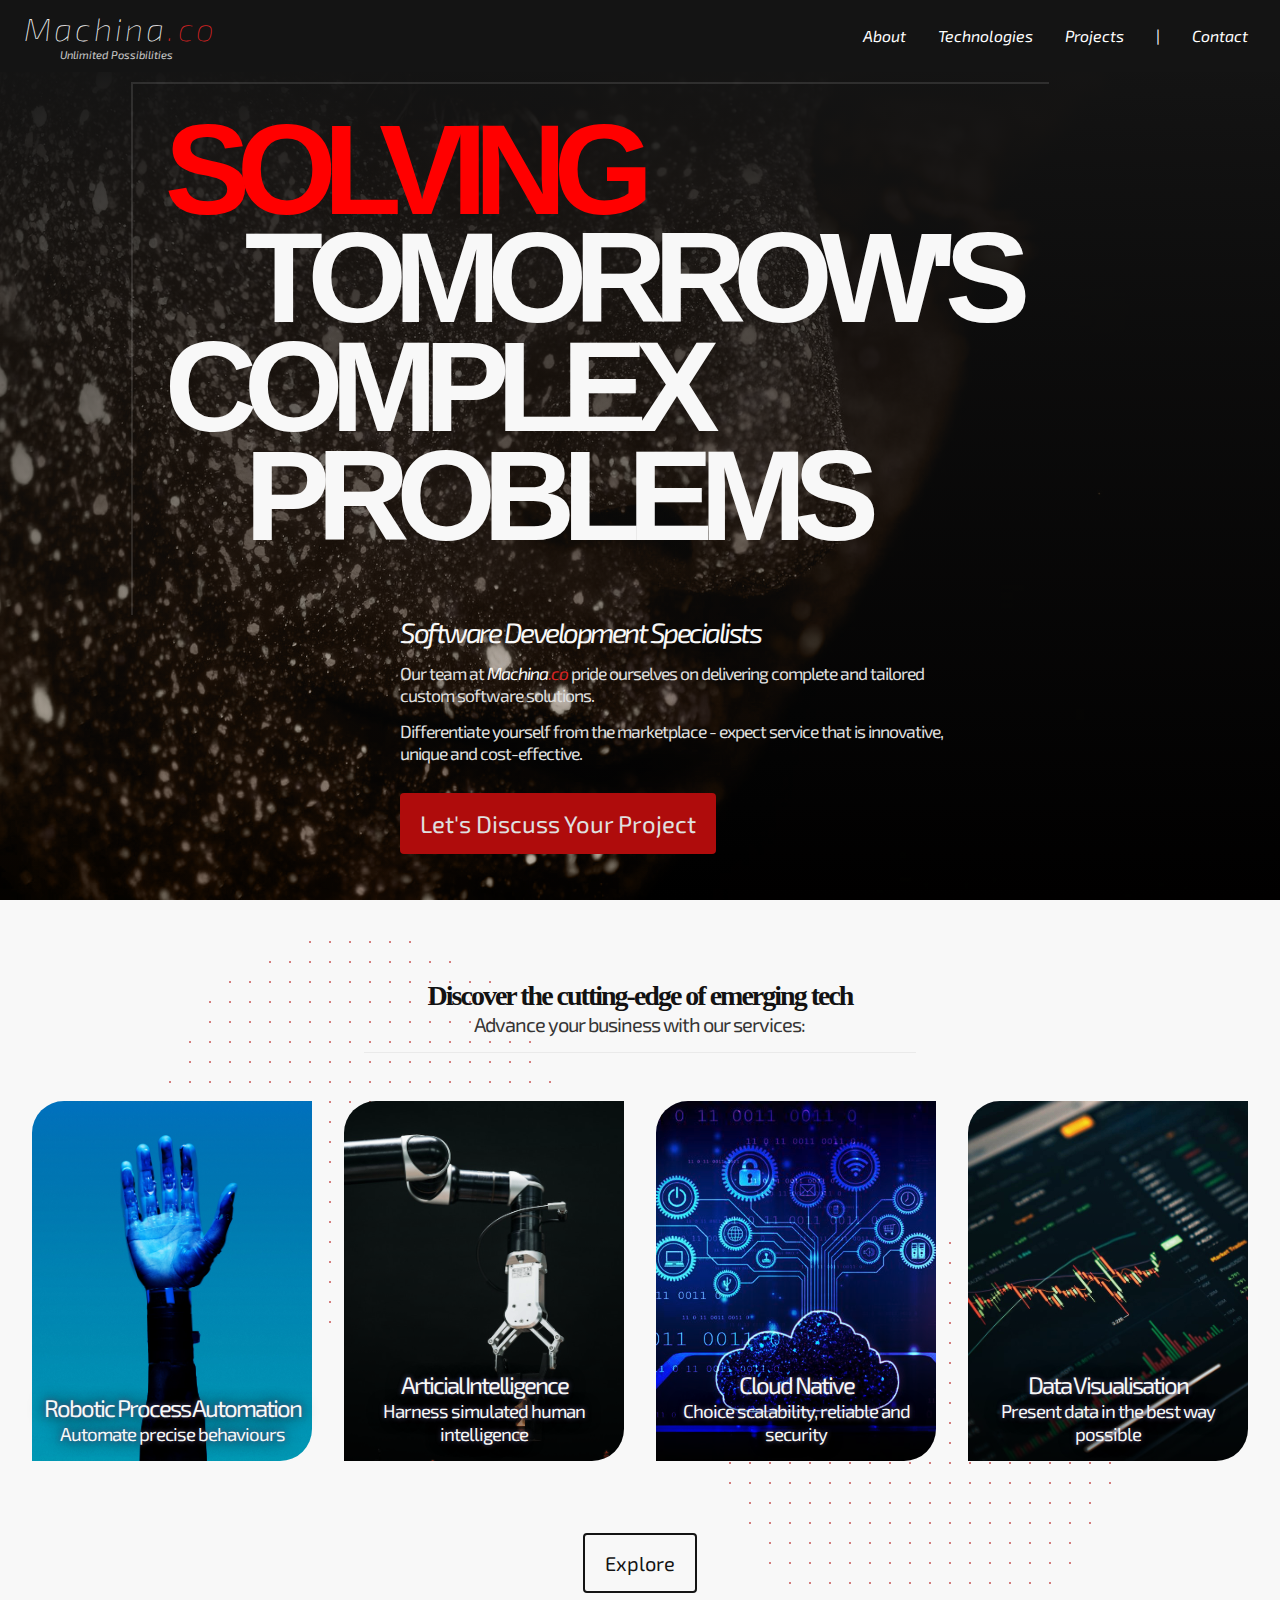
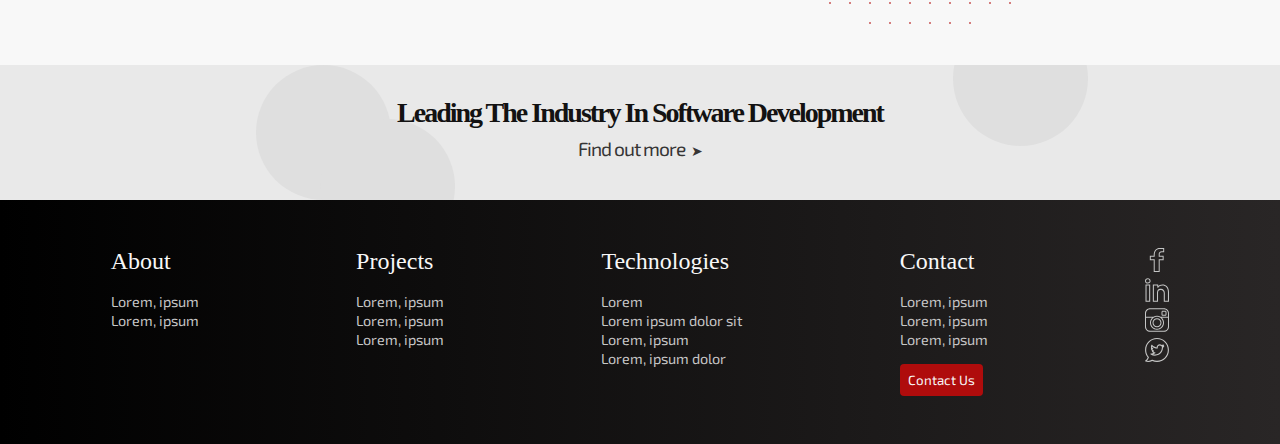
==== index.html @ d883a8ea "Add files" ====
<!DOCTYPE html>
<html lang="en">

<head>
    <meta charset="UTF-8">
    <meta http-equiv="X-UA-Compatible" content="IE=edge">
    <meta name="viewport" content="width=device-width, initial-scale=1.0">
    <link href="styles/main.css" rel="stylesheet" type="text/css" />
    <link href="styles/landing.css" rel="stylesheet" type="text/css" />

    <link rel="preconnect" href="https://fonts.googleapis.com">
    <link rel="preconnect" href="https://fonts.gstatic.com" crossorigin>
    <link href="https://fonts.googleapis.com/css2?family=Anton&family=Exo+2&display=swap" rel="stylesheet">
    <title>Machina.co | Software Development Specialists</title>

    <script defer src="scripts.js"></script>
</head>

<body>
    <section class="hero-container landing">
        <header class="hero__navbar-container">
            <div class="hero__title-container">

                <h1><a href="index.html">Machina</a></h1>
                <h2><a href="index.html">Unlimited Possibilities</a></h2>
            </div>



            <nav class="hero__nav-wrapper">
                <button class="hero__hamburger"></button>

                <ul class="hero__nav-container">
                    <li><a href="pages/about.html">About</a></li>
                    <li><a href="pages/tech.html">Technologies</a></li>
                    <li><a href="pages/projects.html">Projects</a></li>
                    <li>
                        <p>|</p>
                    </li>
                    <li><a href="pages/contact.html">Contact</a></li>
                </ul>
            </nav>
        </header>

        <div class="hero__landing-image-wrapper">
            <div class="hero__landing-image-container">
                <div class="hero__landing-main-tag">
                    <h3>Solving</h3>
                    <h3>Tomorrow's</h3>
                    <h3>Complex</h3>
                    <h3>Problems</h3>
                </div>

                <div class="hero__landing-side-tag">
                    <h3>Software Development Specialists</h3>
                    <h4>Our team at <span class="machina">Machina</span> pride ourselves on delivering complete and
                        tailored custom software solutions.</h4>
                    <h4>Differentiate yourself from the marketplace - expect service that is innovative, unique and
                        cost-effective.
                    </h4>
                    <button class="hero__landing-side-tag-button"><a href="pages/contact">Let's Discuss Your
                            Project</a></button>
                </div>
            </div>
        </div>
    </section>

    <main>
        <section class="main__landing-services-wrapper">
            <header>
                <h1>Discover the cutting-edge of emerging tech</h1>
                <h2>Advance your business with our services:</h2>
            </header>

            <div class="dots main left"></div>
            <div class="dots main right"></div>

            <div class="main__landing-services-container">
                <div class="main__landing-services-card one">
                    <h2>Robotic Process Automation</h2>
                    <h3>Automate precise behaviours</h3>
                </div>

                <div class="main__landing-services-card two">
                    <h2>Articial Intelligence</h2>
                    <h3>Harness simulated human intelligence</h3>
                </div>

                <div class="main__landing-services-card three">
                    <h2>Cloud Native</h2>
                    <h3>Choice scalability, reliable and security</h3>
                </div>

                <div class="main__landing-services-card four">
                    <h2>Data Visualisation</h2>
                    <h3>Present data in the best way possible</h3>
                </div>
            </div>

            <button class="main__landing-services-btn"><a href="pages/projects.html">Explore</a></button>
        </section>

        <section class="landing__about-wrapper">
            <h1>Leading The Industry In Software Development</h1>
            <h2><a href="pages/about.html">Find out more</a></h2>
            <div class="circle main one"></div>
            <div class="circle main two"></div>
            <div class="circle main three"></div>
        </section>
    </main>

    <footer>
        <div class="footer__links-container">
            <ul>
                <li>
                    <h2>About</h2>
                </li>
                <li><a href="pages/about.html">Lorem, ipsum</a></li>
                <li><a href="pages/about.html">Lorem, ipsum</a></li>
            </ul>

            <ul>
                <li>
                    <h2>Projects</h2>
                </li>
                <li><a href="pages/projects.html">Lorem, ipsum</a></li>
                <li><a href="pages/projects.html">Lorem, ipsum</a></li>
                <li><a href="pages/projects.html">Lorem, ipsum</a></li>
            </ul>

            <ul>
                <li>
                    <h2>Technologies</h2>
                </li>
                <li><a href="pages/tech.html">Lorem</a></li>
                <li><a href="pages/tech.html">Lorem ipsum dolor sit</a></li>
                <li><a href="pages/tech.html">Lorem, ipsum</a></li>
                <li><a href="pages/tech.html">Lorem, ipsum dolor</a></li>
            </ul>

            <ul>
                <li>
                    <h2>Contact</h2>
                </li>
                <li><a href="pages/contact.html">Lorem, ipsum</a></li>
                <li><a href="pages/contact.html">Lorem, ipsum</a></li>
                <li><a href="pages/contact.html">Lorem, ipsum</a></li>
                <button><a href="pages/contact.html">Contact Us</a></button>
            </ul>

            <ul class="footer__socials-container">
                <li><a href=""><img src="./svgs/facebook.svg" alt="Facebook Logo" /></a></li>
                <li><a href=""><img src="./svgs/linkedin.svg" alt="Linkedin Logo" /></a></li>
                <li><a href=""><img src="./svgs/insta.svg" alt="Instagram Logo" /></a></li>
                <li><a href=""><img src="./svgs/twitter.svg" alt="Twitter Logo" /></a></li>
            </ul>
        </div>

    </footer>
</body>

</html>
---- styles/main.css ----
@charset "UTF-8";
/* SCSS Imports */ /* Fonts */
/* Colors */
/* Mixins */
/* Global CSS styles */
:root {
  font-size: 1rem;
}

*,
*::before,
*::after {
  box-sizing: border-box;
  margin: 0;
  padding: 0;
  text-decoration: none;
  scroll-behavior: smooth;
  list-style: none;
  font-family: "Exo 2", sans-serif;
}

.text-center {
  text-align: center !important;
}

.hidden {
  display: none !important;
}

/* Single line truncate */
.truncate {
  width: 250px;
  white-space: nowrap;
  overflow: hidden;
  text-overflow: ellipsis;
}

/* Multi line truncate */
.multi-truncate {
  line-height: 2rem;
  max-height: 4rem;
  -webkit-box-orient: vertical;
  display: block;
  display: -webkit-box;
  overflow: hidden !important;
  text-overflow: ellipsis;
  -webkit-line-clamp: 2;
}

/* ---- Styles ---- */
body {
  background-color: rgb(248, 248, 248);
}

.dots {
  background-size: 20px 20px;
  background-image: radial-gradient(circle, #000000 2px, rgba(0, 0, 0, 0) 1px);
}

.circle {
  height: 135px;
  width: 135px;
  background-color: rgb(223, 223, 223);
  border-radius: 50%;
  display: inline-block;
}

.hero-container .hero__navbar-container {
  position: fixed;
  top: 0;
  display: flex;
  align-items: center;
  justify-content: space-between;
  width: 100%;
  font-size: 1rem;
  background-color: rgb(20, 20, 20);
  z-index: 100;
  transition: all 0.35s;
  padding: 0.55em 1em;
}
.hero-container .hero__navbar-container .hero__title-container {
  position: relative;
  display: flex;
  flex-direction: column;
  align-items: center;
}
.hero-container .hero__navbar-container .hero__title-container h1 {
  margin-bottom: 0.5em;
  font-weight: 100;
  letter-spacing: 0.1em;
  font-style: italic;
  padding-left: 0.5rem;
}
.hero-container .hero__navbar-container .hero__title-container a {
  color: rgb(248, 248, 248);
}
.hero-container .hero__navbar-container .hero__title-container h1 > a::after {
  content: ".co";
  color: #D72323;
}
.hero-container .hero__navbar-container .hero__title-container h2 {
  font-size: 0.7em;
  color: rgb(248, 248, 248);
  opacity: 0.8;
  font-style: italic;
  position: absolute;
  bottom: 0.15em;
  font-weight: normal;
}
.hero-container .hero__navbar-container .hero__nav-wrapper {
  display: flex;
  align-items: center;
}
.hero-container .hero__navbar-container .hero__nav-wrapper .hero__hamburger {
  position: absolute;
  right: 5rem;
  background-color: transparent;
  z-index: 100;
  cursor: pointer;
  border: none;
  font-size: 2rem;
  display: none;
  padding: 0.5rem 1rem;
  color: rgb(248, 248, 248);
  right: 1rem;
  top: 0rem;
  transition: all 0.25s;
}
.hero-container .hero__navbar-container .hero__nav-wrapper .hero__hamburger.open {
  opacity: 0;
  right: -10rem;
}
.hero-container .hero__navbar-container .hero__nav-wrapper .hero__hamburger::before {
  content: "≡";
}
.hero-container .hero__navbar-container .hero__nav-wrapper .hero__nav-container {
  display: flex;
}
.hero-container .hero__navbar-container .hero__nav-wrapper .hero__nav-container a,
.hero-container .hero__navbar-container .hero__nav-wrapper .hero__nav-container p {
  padding: 1rem;
  display: block;
  color: white;
  transition: all 0.15s;
  font-style: italic;
}
.hero-container .hero__navbar-container .hero__nav-wrapper .hero__nav-container p {
  cursor: default;
  font-style: normal;
}
.hero-container .hero__navbar-container .hero__nav-wrapper .hero__nav-container a:hover {
  color: rgba(204, 204, 204, 0.877);
}
.hero-container .hero__navbar-container.open {
  background-color: rgb(248, 248, 248);
  box-shadow: 0px 0px 0.5rem rgba(0, 0, 0, 0.39);
}
.hero-container .hero__navbar-container.open .hero__title-container * {
  color: rgb(20, 20, 20);
}
.hero-container .hero__navbar-container.open .hero__nav-wrapper .hero__nav-container * {
  color: rgb(20, 20, 20);
}
.hero-container .hero__navbar-container.open .hero__nav-wrapper .hero__nav-container a:hover {
  color: rgba(158, 158, 158, 0.877);
}
.hero-container .hero__navbar-container.open .hero__hamburger {
  color: rgb(20, 20, 20);
}

footer {
  background: linear-gradient(90deg, rgb(0, 0, 0) 0%, rgb(41, 38, 38) 100%);
  position: relative;
  z-index: 51;
  padding: 2rem 2rem;
}
footer * {
  color: rgb(248, 248, 248);
  font-weight: normal;
}
footer .footer__links-container {
  display: flex;
  list-style: none;
  flex-direction: row;
  flex-wrap: wrap;
  justify-content: space-around;
}
footer .footer__links-container ul {
  margin: 1rem 2rem;
}
footer .footer__links-container h2 {
  font-family: Cambria, Cochin, Georgia, Times, "Times New Roman", serif;
  margin-bottom: 1rem;
}
footer .footer__links-container li > a {
  color: rgb(199, 199, 199);
  font-size: 0.9rem;
  transition: all 0.15s;
}
footer .footer__links-container li > a:hover {
  color: rgb(117, 117, 117);
}
footer .footer__links-container button {
  padding: 1rem 1.25rem;
  border: none;
  cursor: pointer;
  border-radius: 0.25rem;
  background-color: rgb(175, 12, 12);
  padding: 0.5rem 0.5rem;
  margin-top: 1rem;
}
footer .footer__links-container button:hover {
  background-color: darkred;
}
footer .footer__links-container .footer__socials-container {
  margin-top: 1rem;
  line-height: 1.5;
  width: 1.5rem;
  transition: all 0.15s;
  filter: invert(70%) sepia(90%) saturate(1%) hue-rotate(93deg) brightness(96%) contrast(90%);
}
footer .footer__links-container .footer__socials-container a:hover {
  filter: invert(100%) sepia(0%) saturate(7500%) hue-rotate(293deg) brightness(109%) contrast(101%);
}

@media screen and (max-width: 1024px) {
  .hero-container > .hero__navbar-container > .hero__nav-wrapper > .hero__hamburger {
    display: block;
  }
  .hero-container > .hero__navbar-container > .hero__nav-wrapper > .hero__nav-container {
    flex-direction: column;
    position: fixed;
    background-color: #D72323;
    top: 0;
    height: 100%;
    row-gap: 2rem;
    padding: 1.5rem 0;
    right: -10rem;
    transition: all 0.25s;
    display: flex;
  }
  .hero-container > .hero__navbar-container > .hero__nav-wrapper > .hero__nav-container a {
    color: rgb(224, 224, 224);
  }
  .hero-container > .hero__navbar-container > .hero__nav-wrapper > .hero__nav-container a:hover {
    color: rgb(248, 248, 248);
  }
  .hero-container > .hero__navbar-container > .hero__nav-wrapper > .hero__nav-container li:nth-child(4) {
    display: none;
  }
  .hero-container > .hero__navbar-container > .hero__nav-wrapper > .hero__nav-container.open {
    right: 0;
  }
  body > .hero-container > .hero__navbar-container.open > .hero__nav-wrapper > .hero__nav-container * {
    color: rgb(248, 248, 248);
  }
}/*# sourceMappingURL=main.css.map */
---- styles/landing.css ----
@charset "UTF-8";
/* SCSS Imports */ /* Fonts */
/* Colors */
/* Mixins */
/* Hero-Landing */
.hero-container.landing {
  height: 100vh;
}

@media screen and (max-width: 600px) {
  .hero-container.landing {
    height: 80vh;
  }
}
.hero-container .hero__landing-image-wrapper {
  width: 100%;
  height: 100%;
  display: flex;
  background-image: url("../images/face.jpg");
  background-color: rgba(114, 99, 84, 0.973);
  background-blend-mode: luminosity;
  background-size: cover;
  background-repeat: no-repeat;
  padding-top: 3.6rem;
}
.hero-container .hero__landing-image-wrapper .hero__landing-image-container {
  margin: auto;
  display: flex;
  flex-direction: row;
  align-items: flex-start;
  position: relative;
  background-image: linear-gradient(rgb(20, 20, 20), 45%, rgba(0, 0, 0, 0.123));
  height: 100%;
  width: 100%;
}
@media screen and (max-width: 1450px) {
  .hero-container .hero__landing-image-wrapper .hero__landing-image-container {
    flex-direction: column;
    align-items: center;
  }
}
.hero-container .hero__landing-image-wrapper * {
  color: rgb(248, 248, 248);
  font-family: arial, sans-serif;
}
.hero-container .hero__landing-image-wrapper .hero__landing-main-tag {
  flex: 1;
  text-transform: uppercase;
  margin: 1.5rem 15.5rem 2rem 7.25rem;
  padding: 3rem 3rem;
  border-left: 2px solid rgba(255, 255, 255, 0.116);
  border-top: 2px solid rgba(255, 255, 255, 0.116);
}
.hero-container .hero__landing-image-wrapper .hero__landing-main-tag h3 {
  font-size: 8.5vw;
  color: rgb(248, 248, 248);
  letter-spacing: -13px;
  line-height: 0.85;
  cursor: default;
}
.hero-container .hero__landing-image-wrapper .hero__landing-main-tag h3:first-child {
  color: red;
}
.hero-container .hero__landing-image-wrapper .hero__landing-main-tag h3:nth-child(even) {
  padding-left: 5rem;
}
@media screen and (max-width: 1450px) {
  .hero-container .hero__landing-image-wrapper .hero__landing-main-tag {
    padding: 2rem 2rem;
    margin: 1.5rem 10.5rem 2rem 4.25rem;
  }
  .hero-container .hero__landing-image-wrapper .hero__landing-main-tag h3 {
    font-size: 8rem;
  }
}
@media screen and (max-width: 1000px) {
  .hero-container .hero__landing-image-wrapper .hero__landing-main-tag {
    margin: 0;
    border-left: none;
  }
  .hero-container .hero__landing-image-wrapper .hero__landing-main-tag h3 {
    font-size: 11vw;
    letter-spacing: -2px;
  }
}
@media screen and (max-width: 600px) {
  .hero-container .hero__landing-image-wrapper .hero__landing-main-tag h3 {
    font-size: 10vw;
    letter-spacing: -2px;
  }
}
.hero-container .hero__landing-image-wrapper .hero__landing-side-tag {
  position: absolute;
  display: flex;
  flex-direction: column;
  border-right: 2px solid rgba(255, 255, 255, 0.116);
  right: 7.25rem;
  bottom: 5.5rem;
  padding: 1rem 2rem;
  width: 35rem;
  font-size: 1.5rem;
}
.hero-container .hero__landing-image-wrapper .hero__landing-side-tag * {
  margin-bottom: 0.85rem;
  font-family: "Exo 2", sans-serif;
  font-weight: normal;
}
.hero-container .hero__landing-image-wrapper .hero__landing-side-tag h3 {
  color: rgb(248, 248, 248);
  font-style: italic;
  letter-spacing: -2.5px;
  font-size: 1.75rem;
}
.hero-container .hero__landing-image-wrapper .hero__landing-side-tag h4 {
  letter-spacing: -1px;
  font-size: 1.1rem;
  color: rgb(224, 224, 224);
}
.hero-container .hero__landing-image-wrapper .hero__landing-side-tag .machina {
  font-style: italic;
  text-shadow: 0px 0px 10px rgba(255, 0, 0, 0.041);
}
.hero-container .hero__landing-image-wrapper .hero__landing-side-tag .machina::after {
  content: ".co";
  color: #D72323;
}
.hero-container .hero__landing-image-wrapper .hero__landing-side-tag .hero__landing-side-tag-button {
  padding: 1rem 1.25rem;
  border: none;
  cursor: pointer;
  border-radius: 0.25rem;
  background-color: rgb(175, 12, 12);
  align-self: flex-start;
  margin-top: 1rem;
  font-size: 1em;
  transition: all 0.15s;
}
.hero-container .hero__landing-image-wrapper .hero__landing-side-tag .hero__landing-side-tag-button a {
  color: rgb(224, 224, 224);
}
.hero-container .hero__landing-image-wrapper .hero__landing-side-tag .hero__landing-side-tag-button:hover {
  background-color: darkred;
}
@media screen and (max-width: 1450px) {
  .hero-container .hero__landing-image-wrapper .hero__landing-side-tag {
    position: relative;
    right: 0;
    bottom: 2rem;
    left: 2.5rem;
    border: none;
  }
}
@media screen and (max-width: 1450px) {
  .hero-container .hero__landing-image-wrapper .hero__landing-side-tag {
    position: relative;
    right: 0;
    bottom: 2rem;
    left: 2.5rem;
    padding: 0;
    border: none;
  }
}
@media screen and (max-width: 1000px) {
  .hero-container .hero__landing-image-wrapper .hero__landing-side-tag {
    bottom: 2rem;
    left: 0;
    width: fit-content;
    padding: 1rem;
  }
}

/* Main-Landing */
.main__landing-services-wrapper {
  position: relative;
  display: flex;
  flex-direction: column;
  align-items: center;
  width: 100%;
  z-index: 51;
  padding: 3rem 0;
  background-color: rgb(248, 248, 248);
}
.main__landing-services-wrapper header {
  position: relative;
  z-index: 50;
  display: flex;
  flex-direction: column;
  align-items: center;
  margin: 1rem 0;
  padding: 1rem 5vw;
  border-bottom: 1px solid rgba(128, 128, 128, 0.11);
}
.main__landing-services-wrapper header h1 {
  letter-spacing: -2px;
  font-size: 1.75rem;
  color: rgb(19, 18, 18);
  font-family: Cambria, Cochin, Georgia, Times, "Times New Roman", serif, sans-serif;
}
.main__landing-services-wrapper header h2 {
  font-size: 1.25rem;
  font-weight: normal;
  color: rgb(54, 53, 53);
  letter-spacing: -1px;
}
.main__landing-services-wrapper .main__landing-services-container {
  position: relative;
  z-index: 50;
  display: grid;
  grid-template-columns: repeat(4, 1fr);
  justify-content: center;
  align-items: center;
  gap: 2rem;
  max-width: 95rem;
  margin: 2rem;
  perspective: 300px;
}
.main__landing-services-wrapper .main__landing-services-container .main__landing-services-card {
  border-top-left-radius: 2rem;
  border-bottom-right-radius: 2rem;
  background-size: cover;
  background-repeat: no-repeat;
  color: rgb(248, 248, 248);
  display: flex;
  flex-direction: column;
  justify-content: flex-end;
  align-items: center;
  text-align: center;
  position: relative;
  z-index: 50;
  background-color: rgb(248, 248, 248);
  padding: 0rem 0 1rem;
  height: 40vh;
  transition: all 0.2s;
}
.main__landing-services-wrapper .main__landing-services-container .main__landing-services-card h2,
.main__landing-services-wrapper .main__landing-services-container .main__landing-services-card h3 {
  text-shadow: 0px 0px 5px rgb(88, 81, 124), 0px 0px 1rem black;
  font-weight: normal;
}
.main__landing-services-wrapper .main__landing-services-container .main__landing-services-card h2 {
  letter-spacing: -2px;
}
.main__landing-services-wrapper .main__landing-services-container .main__landing-services-card h3 {
  letter-spacing: -1px;
}
.main__landing-services-wrapper .main__landing-services-container .main__landing-services-card:hover {
  transform: rotateX(0.5deg);
  box-shadow: 0px 0px 2rem rgb(216, 170, 170);
}
.main__landing-services-wrapper .main__landing-services-container .main__landing-services-card.one {
  background-image: url("../images/arm.jpg"), linear-gradient(to top, rgb(22, 21, 21), 40%, transparent);
  background-blend-mode: hard-light;
  background-color: rgb(133, 134, 190);
  background-position: top;
}
.main__landing-services-wrapper .main__landing-services-container .main__landing-services-card.two {
  background-image: url("../images/ai.jpg"), linear-gradient(to top, rgb(22, 21, 21), 40%, transparent);
  background-color: rgb(135, 148, 148);
  background-blend-mode: hard-light;
}
.main__landing-services-wrapper .main__landing-services-container .main__landing-services-card.three {
  background-image: url("../images/cloud.jpg"), linear-gradient(to top, rgb(0, 0, 0), 40%, transparent);
  background-color: rgb(206, 65, 135);
  background-blend-mode: hard-light;
  background-position: center;
}
.main__landing-services-wrapper .main__landing-services-container .main__landing-services-card.four {
  background-image: url("../images/data.jpg"), linear-gradient(to top, rgb(22, 21, 21), 40%, transparent);
  background-blend-mode: hard-light;
}
@media screen and (max-width: 1024px) {
  .main__landing-services-wrapper .main__landing-services-container {
    grid-template-columns: repeat(2, 1fr);
  }
}
@media screen and (max-width: 630px) {
  .main__landing-services-wrapper header {
    text-align: center;
  }
  .main__landing-services-wrapper .main__landing-services-container {
    grid-template-columns: repeat(1, 1fr);
  }
}
.main__landing-services-wrapper .main__landing-services-btn {
  padding: 1rem 1.25rem;
  border: none;
  cursor: pointer;
  border-radius: 0.25rem;
  background-color: rgb(248, 248, 248);
  transition: all 0.15s;
  border: 2px solid rgb(20, 20, 20);
  margin: 2.5rem 0 1.5rem;
  position: relative;
  z-index: 50;
}
.main__landing-services-wrapper .main__landing-services-btn a {
  color: rgb(20, 20, 20);
  font-size: 1.25rem;
}
.main__landing-services-wrapper .main__landing-services-btn:hover {
  background-color: darkred;
  border: 2px solid darkred;
}
.main__landing-services-wrapper .main__landing-services-btn:hover a {
  color: rgb(248, 248, 248);
}
.main__landing-services-wrapper .dots.main {
  position: absolute;
  z-index: 49;
  padding: 12.5rem;
  height: fit-content;
  border-radius: 100%;
  background-image: radial-gradient(circle, #d47e7e 1px, rgba(0, 0, 0, 0) 1px);
}
.main__landing-services-wrapper .dots.main.left {
  left: 10rem;
  top: 2rem;
}
.main__landing-services-wrapper .dots.main.right {
  right: 10rem;
  bottom: 2rem;
}

.landing__about-wrapper {
  width: 100%;
  height: 15vh;
  background-color: rgb(233, 233, 233);
  text-align: center;
  display: flex;
  flex-direction: column;
  justify-content: center;
  align-items: center;
  position: relative;
  z-index: 50;
}
.landing__about-wrapper h1 {
  letter-spacing: -2px;
  font-size: 1.75rem;
  color: rgb(19, 18, 18);
  font-family: Cambria, Cochin, Georgia, Times, "Times New Roman", serif, sans-serif;
  position: relative;
  z-index: 50;
}
.landing__about-wrapper h2 {
  font-size: 1.25rem;
  font-weight: normal;
  color: rgb(54, 53, 53);
  letter-spacing: -1px;
  margin: 0.5rem;
  font-size: 1.2rem;
  position: relative;
  z-index: 50;
}
.landing__about-wrapper h2 a {
  cursor: pointer;
  padding: 0.25rem;
  transition: all 0.15s;
  color: rgb(54, 53, 53);
}
.landing__about-wrapper h2 a:hover {
  color: rgb(20, 20, 20);
  text-shadow: 0px 0px 1rem rgb(255, 217, 217);
}
.landing__about-wrapper h2 a::after {
  font-size: 0.9rem;
  margin-left: 0.35rem;
  content: "➤";
}
.landing__about-wrapper .circle {
  position: absolute;
  z-index: -100;
}
.landing__about-wrapper .circle.main.one {
  left: 20vw;
}
.landing__about-wrapper .circle.main.two {
  left: 25vw;
  bottom: -6vh;
}
.landing__about-wrapper .circle.main.three {
  right: 15vw;
  top: -6vh;
}/*# sourceMappingURL=landing.css.map */
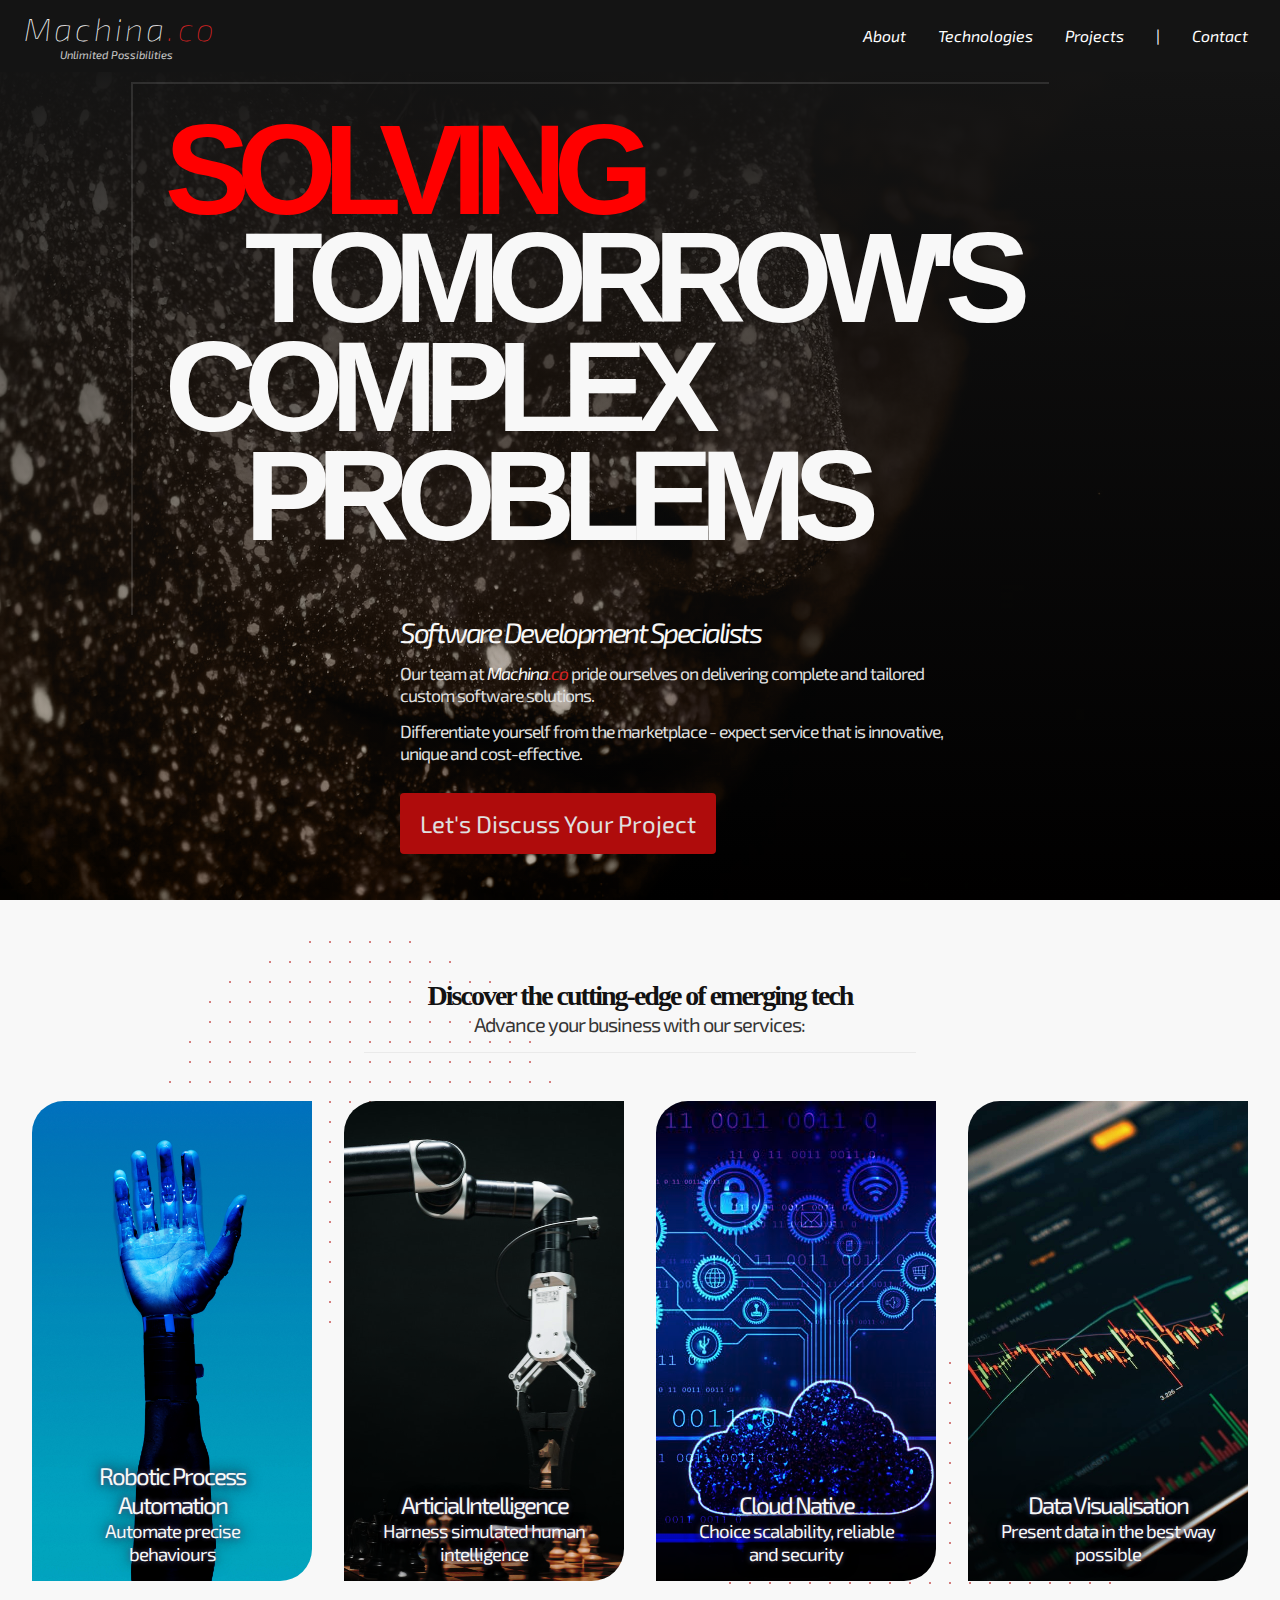
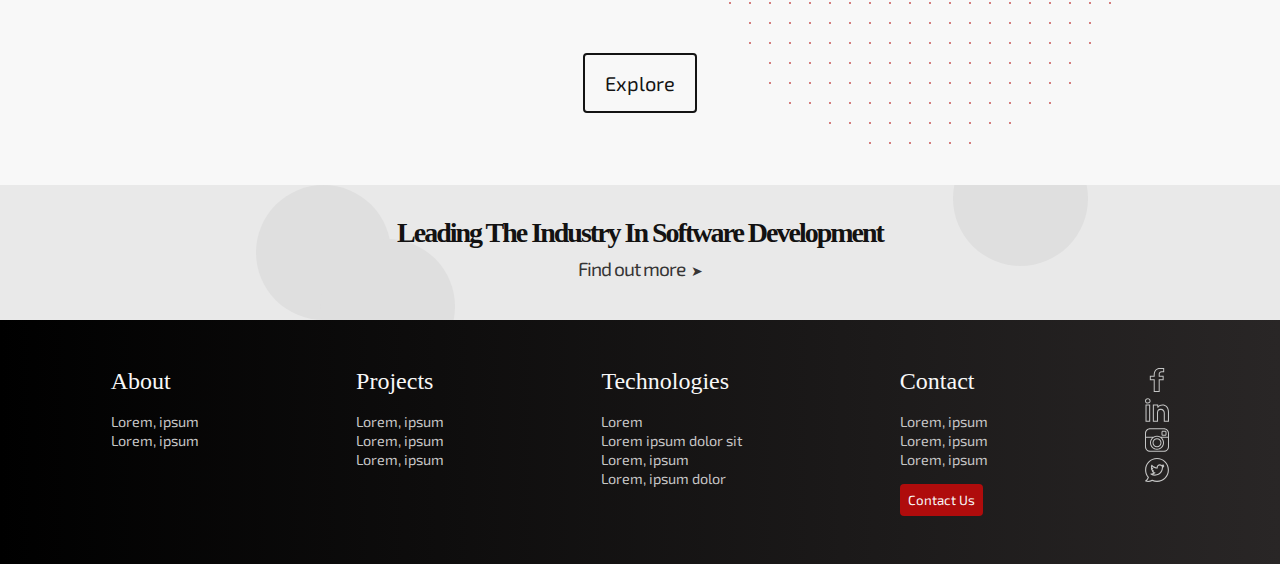
==== commit 2b621777: "Add Favicon" ====
--- a/index.html
+++ b/index.html
@@ -7,6 +7,7 @@
     <meta name="viewport" content="width=device-width, initial-scale=1.0">
     <link href="styles/main.css" rel="stylesheet" type="text/css" />
     <link href="styles/landing.css" rel="stylesheet" type="text/css" />
+    <link rel="icon" type="image/x-icon" href="./images/favicon.ico">
 
     <link rel="preconnect" href="https://fonts.googleapis.com">
     <link rel="preconnect" href="https://fonts.gstatic.com" crossorigin>
--- a/styles/landing.css
+++ b/styles/landing.css
@@ -228,8 +228,8 @@
   position: relative;
   z-index: 50;
   background-color: rgb(248, 248, 248);
-  padding: 0rem 0 1rem;
-  height: 40vh;
+  padding: 0rem 2rem 1rem;
+  height: 30rem;
   transition: all 0.2s;
 }
 .main__landing-services-wrapper .main__landing-services-container .main__landing-services-card h2,
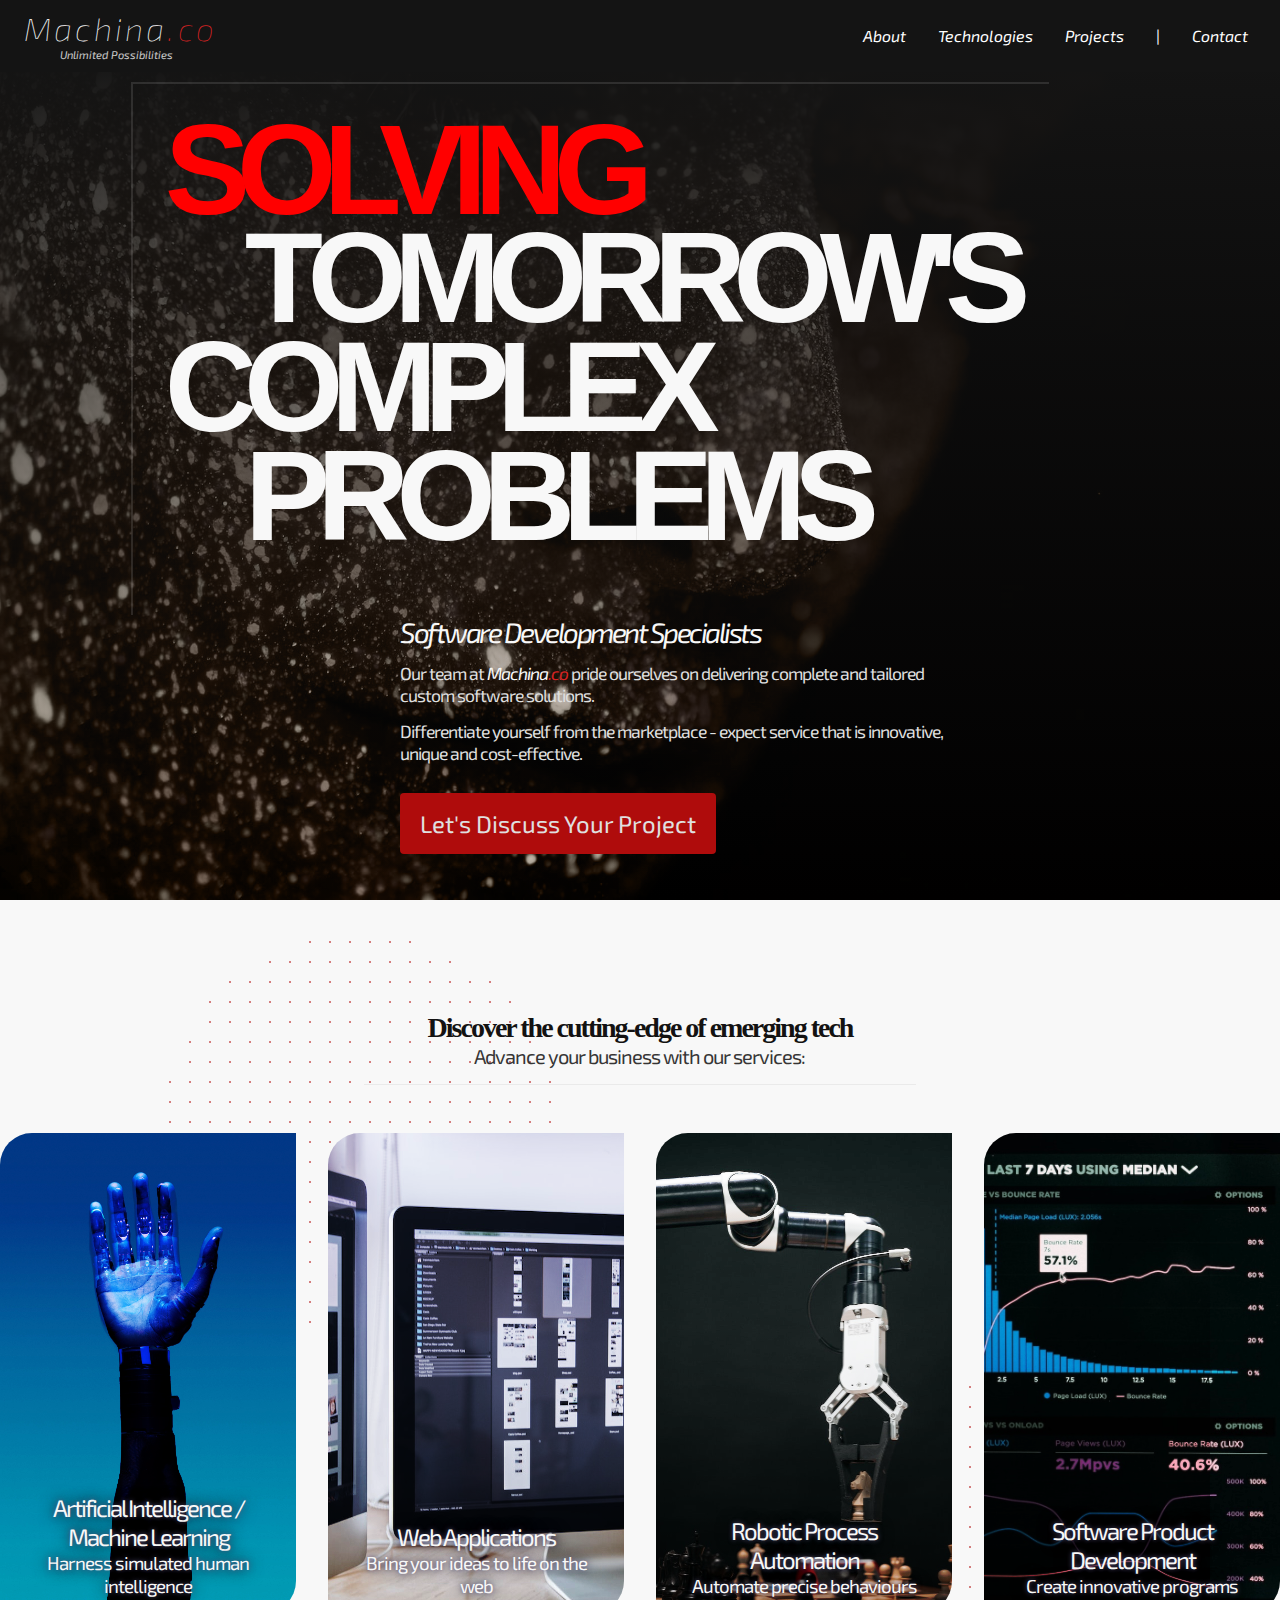
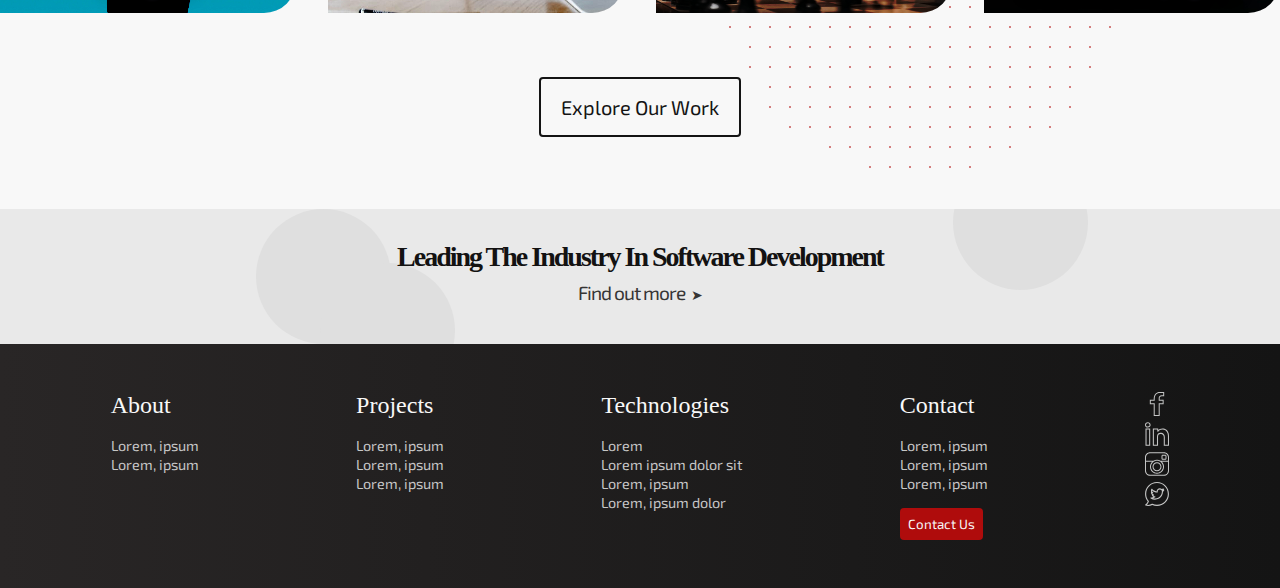
==== commit 112ee866: "Fix Spacing, Replace Placeholder Information and Add Staff Section" ====
--- a/index.html
+++ b/index.html
@@ -77,28 +77,29 @@
             <div class="dots main right"></div>
 
             <div class="main__landing-services-container">
-                <div class="main__landing-services-card one">
+                <div class="main__landing-services-card ai">
+                    <h2>Artificial Intelligence / Machine Learning</h2>
+                    <h3>Harness simulated human intelligence</h3>
+                </div>
+
+                <div class="main__landing-services-card web">
+                    <h2>Web Applications</h2>
+                    <h3>Bring your ideas to life on the web</h3>
+                </div>
+
+                <div class="main__landing-services-card rpa">
                     <h2>Robotic Process Automation</h2>
                     <h3>Automate precise behaviours</h3>
                 </div>
 
-                <div class="main__landing-services-card two">
-                    <h2>Articial Intelligence</h2>
-                    <h3>Harness simulated human intelligence</h3>
-                </div>
-
-                <div class="main__landing-services-card three">
-                    <h2>Cloud Native</h2>
-                    <h3>Choice scalability, reliable and security</h3>
-                </div>
-
-                <div class="main__landing-services-card four">
-                    <h2>Data Visualisation</h2>
-                    <h3>Present data in the best way possible</h3>
+                
+                <div class="main__landing-services-card soft">
+                    <h2>Software Product Development</h2>
+                    <h3>Create innovative programs</h3>
                 </div>
             </div>
 
-            <button class="main__landing-services-btn"><a href="pages/projects.html">Explore</a></button>
+            <button class="main__landing-services-btn"><a href="pages/projects.html">Explore Our Work</a></button>
         </section>
 
         <section class="landing__about-wrapper">
--- a/styles/main.css
+++ b/styles/main.css
@@ -47,9 +47,26 @@
   -webkit-line-clamp: 2;
 }
 
+img {
+  max-width: 100%;
+  max-height: 100%;
+}
+
 /* ---- Styles ---- */
+*::-webkit-scrollbar {
+  width: 0.9rem;
+}
+
+*::-webkit-scrollbar-thumb {
+  background-color: rgb(20, 20, 20);
+}
+
 body {
   background-color: rgb(248, 248, 248);
+}
+
+#this {
+  color: grey;
 }
 
 .dots {
@@ -169,7 +186,7 @@
 }
 
 footer {
-  background: linear-gradient(90deg, rgb(0, 0, 0) 0%, rgb(41, 38, 38) 100%);
+  background: linear-gradient(90deg, rgb(41, 38, 38) 0%, rgb(20, 20, 20) 100%);
   position: relative;
   z-index: 51;
   padding: 2rem 2rem;
--- a/styles/landing.css
+++ b/styles/landing.css
@@ -186,9 +186,9 @@
   display: flex;
   flex-direction: column;
   align-items: center;
-  margin: 1rem 0;
   padding: 1rem 5vw;
   border-bottom: 1px solid rgba(128, 128, 128, 0.11);
+  margin: 3rem 0;
 }
 .main__landing-services-wrapper header h1 {
   letter-spacing: -2px;
@@ -211,7 +211,6 @@
   align-items: center;
   gap: 2rem;
   max-width: 95rem;
-  margin: 2rem;
   perspective: 300px;
 }
 .main__landing-services-wrapper .main__landing-services-container .main__landing-services-card {
@@ -247,25 +246,26 @@
   transform: rotateX(0.5deg);
   box-shadow: 0px 0px 2rem rgb(216, 170, 170);
 }
-.main__landing-services-wrapper .main__landing-services-container .main__landing-services-card.one {
-  background-image: url("../images/arm.jpg"), linear-gradient(to top, rgb(22, 21, 21), 40%, transparent);
+.main__landing-services-wrapper .main__landing-services-container .main__landing-services-card.web {
+  background-image: url("../images/web.jpg"), linear-gradient(to top, rgb(22, 21, 21), 40%, transparent);
   background-blend-mode: hard-light;
   background-color: rgb(133, 134, 190);
-  background-position: top;
-}
-.main__landing-services-wrapper .main__landing-services-container .main__landing-services-card.two {
-  background-image: url("../images/ai.jpg"), linear-gradient(to top, rgb(22, 21, 21), 40%, transparent);
+  background-position: center;
+}
+.main__landing-services-wrapper .main__landing-services-container .main__landing-services-card.soft {
+  background-image: url("../images/data.jpg"), linear-gradient(to top, rgb(22, 21, 21), 40%, transparent);
   background-color: rgb(135, 148, 148);
   background-blend-mode: hard-light;
-}
-.main__landing-services-wrapper .main__landing-services-container .main__landing-services-card.three {
-  background-image: url("../images/cloud.jpg"), linear-gradient(to top, rgb(0, 0, 0), 40%, transparent);
+  background-position: -70px;
+}
+.main__landing-services-wrapper .main__landing-services-container .main__landing-services-card.ai {
+  background-image: url("../images/arm.jpg"), linear-gradient(to top, rgb(0, 0, 0), 40%, transparent);
   background-color: rgb(206, 65, 135);
   background-blend-mode: hard-light;
   background-position: center;
 }
-.main__landing-services-wrapper .main__landing-services-container .main__landing-services-card.four {
-  background-image: url("../images/data.jpg"), linear-gradient(to top, rgb(22, 21, 21), 40%, transparent);
+.main__landing-services-wrapper .main__landing-services-container .main__landing-services-card.rpa {
+  background-image: url("../images/ai.jpg"), linear-gradient(to top, rgb(22, 21, 21), 40%, transparent);
   background-blend-mode: hard-light;
 }
 @media screen and (max-width: 1024px) {
@@ -289,7 +289,7 @@
   background-color: rgb(248, 248, 248);
   transition: all 0.15s;
   border: 2px solid rgb(20, 20, 20);
-  margin: 2.5rem 0 1.5rem;
+  margin: 4rem 0 1.5rem;
   position: relative;
   z-index: 50;
 }
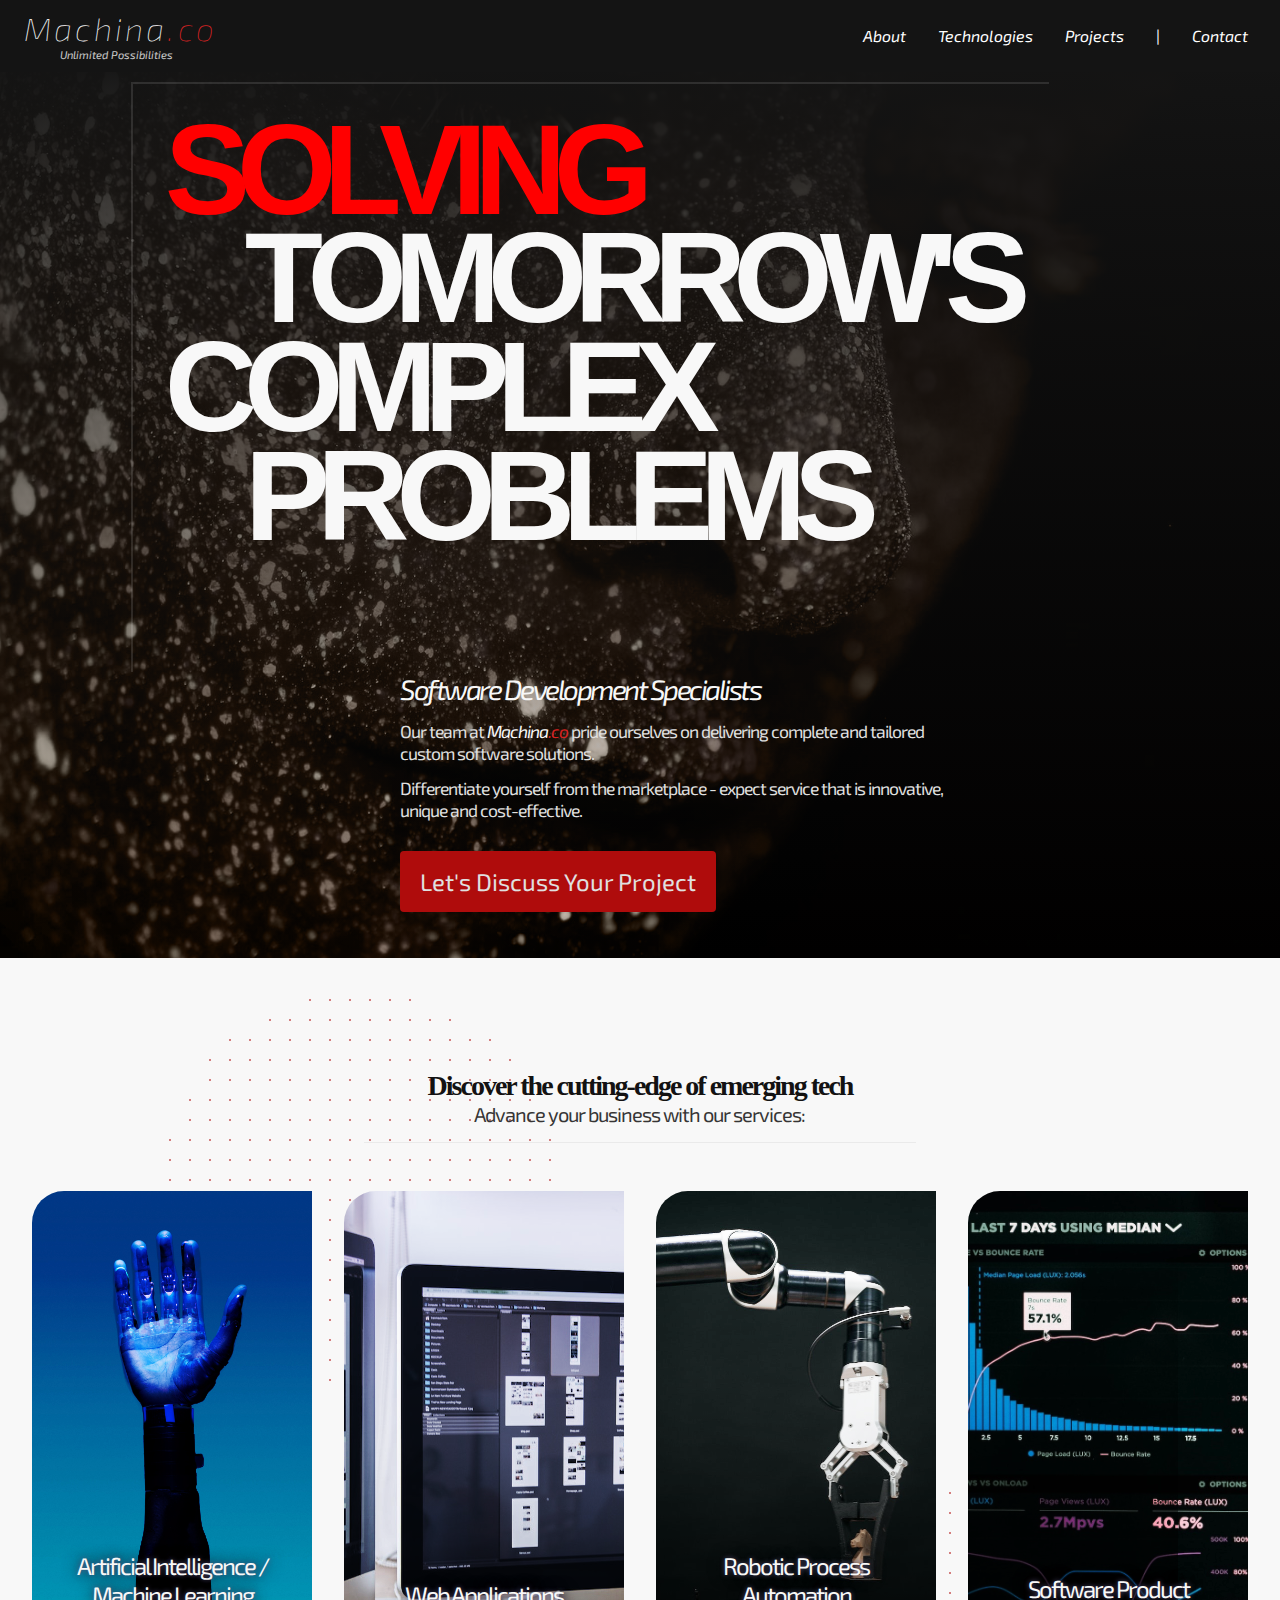
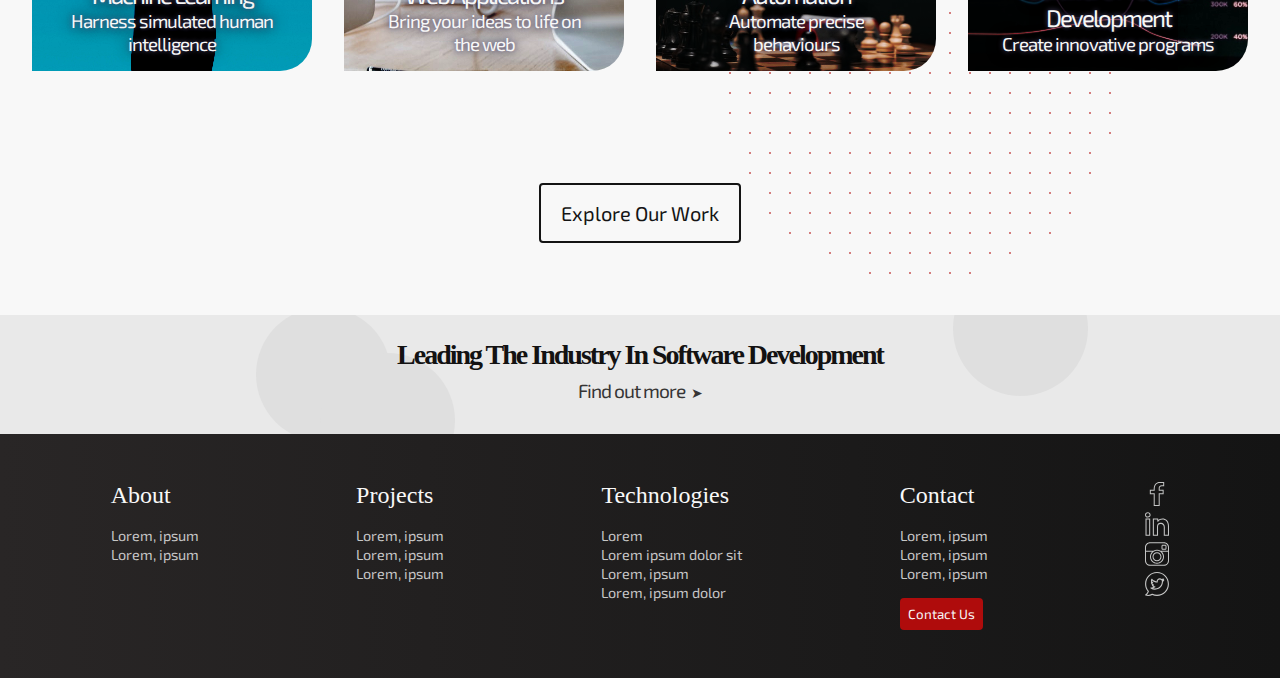
==== commit e24a3cfc: "Refactor SCSS Code And Improve Styling" ====
--- a/index.html
+++ b/index.html
@@ -5,8 +5,7 @@
     <meta charset="UTF-8">
     <meta http-equiv="X-UA-Compatible" content="IE=edge">
     <meta name="viewport" content="width=device-width, initial-scale=1.0">
-    <link href="styles/main.css" rel="stylesheet" type="text/css" />
-    <link href="styles/landing.css" rel="stylesheet" type="text/css" />
+    <link href="styles/styles.css" rel="stylesheet" type="text/css" />
     <link rel="icon" type="image/x-icon" href="./images/favicon.ico">
 
     <link rel="preconnect" href="https://fonts.googleapis.com">
@@ -18,15 +17,12 @@
 </head>
 
 <body>
-    <section class="hero-container landing">
-        <header class="hero__navbar-container">
-            <div class="hero__title-container">
-
+    <section class="hero">
+        <header class="hero__topbar">
+            <div class="hero__title">
                 <h1><a href="index.html">Machina</a></h1>
                 <h2><a href="index.html">Unlimited Possibilities</a></h2>
             </div>
-
-
 
             <nav class="hero__nav-wrapper">
                 <button class="hero__hamburger"></button>
@@ -67,14 +63,14 @@
     </section>
 
     <main>
-        <section class="main__landing-services-wrapper">
-            <header>
+        <section class="main --landing">
+            <header class="main__landing-header">
                 <h1>Discover the cutting-edge of emerging tech</h1>
                 <h2>Advance your business with our services:</h2>
             </header>
 
-            <div class="dots main left"></div>
-            <div class="dots main right"></div>
+            <div class="dots main --left"></div>
+            <div class="dots main --right"></div>
 
             <div class="main__landing-services-container">
                 <div class="main__landing-services-card ai">
@@ -92,7 +88,7 @@
                     <h3>Automate precise behaviours</h3>
                 </div>
 
-                
+
                 <div class="main__landing-services-card soft">
                     <h2>Software Product Development</h2>
                     <h3>Create innovative programs</h3>
@@ -102,16 +98,16 @@
             <button class="main__landing-services-btn"><a href="pages/projects.html">Explore Our Work</a></button>
         </section>
 
-        <section class="landing__about-wrapper">
+        <section class="main__landing-about-container">
             <h1>Leading The Industry In Software Development</h1>
             <h2><a href="pages/about.html">Find out more</a></h2>
-            <div class="circle main one"></div>
-            <div class="circle main two"></div>
-            <div class="circle main three"></div>
+            <div class="circle main --one"></div>
+            <div class="circle main --two"></div>
+            <div class="circle main --three"></div>
         </section>
     </main>
 
-    <footer>
+    <footer class="footer">
         <div class="footer__links-container">
             <ul>
                 <li>
--- a/styles/styles.css
+++ b/styles/styles.css
@@ -0,0 +1,1467 @@
+@charset "UTF-8";
+/* SCSS Imports */ /* Fonts */
+/* Colors */
+/* Mixins */
+/* Global CSS styles */
+:root {
+  font-size: 1rem;
+}
+
+*,
+*::before,
+*::after {
+  box-sizing: border-box;
+  margin: 0;
+  padding: 0;
+  text-decoration: none;
+  scroll-behavior: smooth;
+  list-style: none;
+  font-family: "Exo 2", sans-serif;
+}
+
+.text-center {
+  text-align: center !important;
+}
+
+.hidden {
+  display: none !important;
+}
+
+/* Single line truncate */
+.truncate {
+  width: 250px;
+  white-space: nowrap;
+  overflow: hidden;
+  text-overflow: ellipsis;
+}
+
+/* Multi line truncate */
+.multi-truncate {
+  line-height: 2rem;
+  max-height: 4rem;
+  -webkit-box-orient: vertical;
+  display: block;
+  display: -webkit-box;
+  overflow: hidden !important;
+  text-overflow: ellipsis;
+  -webkit-line-clamp: 2;
+}
+
+img {
+  max-width: 100%;
+  max-height: 100%;
+}
+
+/* ---- Styles ---- */
+*::-webkit-scrollbar {
+  width: 0.9rem;
+}
+
+*::-webkit-scrollbar-thumb {
+  background-color: rgb(224, 224, 224);
+}
+
+*::-webkit-scrollbar-track {
+  background-color: rgb(20, 20, 20);
+}
+
+body {
+  background-color: rgb(248, 248, 248);
+  overflow-x: hidden;
+}
+
+#this {
+  text-decoration: underline;
+}
+
+.dots {
+  background-size: 20px 20px;
+  background-image: radial-gradient(circle, #000000 2px, rgba(0, 0, 0, 0) 1px);
+}
+
+.circle {
+  height: 135px;
+  width: 135px;
+  background-color: rgb(223, 223, 223);
+  border-radius: 50%;
+  display: inline-block;
+}
+
+.hero__topbar {
+  position: fixed;
+  top: 0;
+  display: flex;
+  align-items: center;
+  justify-content: space-between;
+  width: 100%;
+  font-size: 1rem;
+  background-color: rgb(20, 20, 20);
+  z-index: 100;
+  transition: all 0.35s;
+  padding: 0.55em 1em;
+}
+.hero__title {
+  position: relative;
+  display: flex;
+  flex-direction: column;
+  align-items: center;
+}
+.hero__title h1 {
+  margin-bottom: 0.5em;
+  font-weight: 100;
+  letter-spacing: 0.1em;
+  font-style: italic;
+  padding-left: 0.5rem;
+}
+.hero__title a {
+  color: rgb(248, 248, 248);
+}
+.hero__title h1 > a::after {
+  content: ".co";
+  color: #D72323;
+}
+.hero__title h2 {
+  font-size: 0.7em;
+  color: rgb(248, 248, 248);
+  opacity: 0.8;
+  font-style: italic;
+  position: absolute;
+  bottom: 0.15em;
+  font-weight: normal;
+}
+.hero__nav-wrapper {
+  display: flex;
+  align-items: center;
+}
+.hero__hamburger {
+  position: absolute;
+  right: 5rem;
+  background-color: transparent;
+  z-index: 100;
+  cursor: pointer;
+  border: none;
+  font-size: 2rem;
+  display: none;
+  padding: 0.5rem 1rem;
+  color: rgb(248, 248, 248);
+  right: 1rem;
+  top: 0rem;
+  transition: all 0.25s;
+}
+@media screen and (max-width: 1024px) {
+  .hero__hamburger {
+    display: block;
+  }
+}
+.hero__hamburger.open {
+  opacity: 0;
+  right: -10rem;
+}
+.hero__hamburger::before {
+  content: "≡";
+}
+.hero__nav-container {
+  display: flex;
+}
+.hero__nav-container a,
+.hero__nav-container p {
+  padding: 1rem;
+  display: block;
+  color: white;
+  transition: all 0.15s;
+  font-style: italic;
+}
+.hero__nav-container p {
+  cursor: default;
+  font-style: normal;
+}
+.hero__nav-container a:hover {
+  color: rgba(204, 204, 204, 0.877);
+}
+@media screen and (max-width: 1024px) {
+  .hero__nav-container {
+    flex-direction: column;
+    position: fixed;
+    background-color: #D72323;
+    top: 0;
+    height: 100%;
+    width: 11rem;
+    row-gap: 2rem;
+    padding: 1.5rem 0 1.5rem 1rem;
+    right: -20rem;
+    transition: all 0.25s;
+    display: flex;
+  }
+  .hero__nav-container a {
+    color: rgb(224, 224, 224);
+  }
+  .hero__nav-container a:hover {
+    color: rgb(248, 248, 248);
+  }
+  .hero__nav-container li:nth-child(4) {
+    display: none;
+  }
+}
+.hero__topbar.open {
+  background-color: rgb(248, 248, 248);
+  box-shadow: 0px 0px 0.5rem rgba(0, 0, 0, 0.39);
+}
+.hero__topbar.open * {
+  color: rgb(20, 20, 20);
+}
+.hero__title-container * {
+  color: rgb(20, 20, 20);
+}
+.hero__nav-container.open a:hover {
+  color: rgba(223, 223, 223, 0.877);
+}
+@media screen and (max-width: 1024px) {
+  .hero__nav-container.open {
+    right: 0;
+  }
+  .hero__nav-container.open * {
+    color: rgb(248, 248, 248);
+  }
+}
+
+.footer {
+  background: linear-gradient(90deg, rgb(41, 38, 38) 0%, rgb(20, 20, 20) 100%);
+  position: relative;
+  z-index: 51;
+  padding: 2rem 2rem;
+}
+.footer * {
+  color: rgb(248, 248, 248);
+  font-weight: normal;
+}
+.footer__links-container {
+  display: flex;
+  list-style: none;
+  flex-direction: row;
+  flex-wrap: wrap;
+  justify-content: space-around;
+}
+.footer__links-container ul {
+  margin: 1rem 2rem;
+}
+.footer__links-container h2 {
+  font-family: Cambria, Cochin, Georgia, Times, "Times New Roman", serif;
+  margin-bottom: 1rem;
+}
+.footer__links-container li > a {
+  color: rgb(199, 199, 199);
+  font-size: 0.9rem;
+  transition: all 0.15s;
+}
+.footer__links-container li > a:hover {
+  color: rgb(117, 117, 117);
+}
+.footer__links-container button {
+  padding: 1rem 1.25rem;
+  border: none;
+  cursor: pointer;
+  border-radius: 0.25rem;
+  background-color: rgb(175, 12, 12);
+  padding: 0.5rem 0.5rem;
+  margin-top: 1rem;
+}
+.footer__links-container button:hover {
+  background-color: darkred;
+}
+.footer__socials-container {
+  margin-top: 1rem;
+  line-height: 1.5;
+  width: 1.5rem;
+  transition: all 0.15s;
+  filter: invert(70%) sepia(90%) saturate(1%) hue-rotate(93deg) brightness(96%) contrast(90%);
+}
+.footer__socials-container a:hover {
+  filter: invert(100%) sepia(0%) saturate(7500%) hue-rotate(293deg) brightness(109%) contrast(101%);
+}
+
+/* SCSS Imports */ /* Fonts */
+/* Colors */
+/* Mixins */
+.hero__landing-image-wrapper {
+  display: flex;
+  background-image: url("../images/face.jpg");
+  background-color: rgba(114, 99, 84, 0.973);
+  background-blend-mode: luminosity;
+  background-size: cover;
+  background-repeat: no-repeat;
+  padding-top: 3.6rem;
+}
+.hero__landing-image-wrapper * {
+  color: rgb(248, 248, 248);
+  font-family: arial, sans-serif;
+}
+.hero__landing-image-container {
+  margin: auto;
+  display: flex;
+  flex-direction: row;
+  align-items: flex-start;
+  position: relative;
+  background-image: linear-gradient(rgb(20, 20, 20), 45%, rgba(0, 0, 0, 0.123));
+  min-width: 100%;
+  min-height: 100vh;
+}
+@media screen and (max-width: 1450px) {
+  .hero__landing-image-container {
+    flex-direction: column;
+    align-items: center;
+  }
+}
+@media screen and (max-width: 1050px) {
+  .hero__landing-image-container {
+    row-gap: 3rem;
+    min-height: 50vh;
+  }
+}
+.hero__landing-main-tag {
+  flex: 1;
+  text-transform: uppercase;
+  margin: 1.5rem 15.5rem 2rem 7.25rem;
+  padding: 3rem 3rem;
+  border-left: 2px solid rgba(255, 255, 255, 0.116);
+  border-top: 2px solid rgba(255, 255, 255, 0.116);
+}
+.hero__landing-main-tag h3 {
+  font-size: 8.5vw;
+  color: rgb(248, 248, 248);
+  letter-spacing: -13px;
+  line-height: 0.85;
+  cursor: default;
+}
+.hero__landing-main-tag h3:first-child {
+  color: red;
+}
+.hero__landing-main-tag h3:nth-child(even) {
+  padding-left: 5rem;
+}
+@media screen and (max-width: 1450px) {
+  .hero__landing-main-tag {
+    padding: 2rem 2rem;
+    margin: 1.5rem 10.5rem 2rem 4.25rem;
+  }
+  .hero__landing-main-tag h3 {
+    font-size: 8rem;
+  }
+}
+@media screen and (max-width: 1000px) {
+  .hero__landing-main-tag {
+    margin: 0;
+    border-left: none;
+  }
+  .hero__landing-main-tag h3 {
+    font-size: 11vw;
+    letter-spacing: -2px;
+  }
+}
+@media screen and (max-width: 600px) {
+  .hero__landing-main-tag h3 {
+    font-size: 10vw;
+    letter-spacing: -2px;
+  }
+}
+.hero__landing-side-tag {
+  position: absolute;
+  display: flex;
+  flex-direction: column;
+  border-right: 2px solid rgba(255, 255, 255, 0.116);
+  right: 7.25rem;
+  bottom: 5.5rem;
+  padding: 1rem 2rem;
+  width: 35rem;
+  font-size: 1.5rem;
+}
+.hero__landing-side-tag * {
+  margin-bottom: 0.85rem;
+  font-family: "Exo 2", sans-serif;
+  font-weight: normal;
+}
+.hero__landing-side-tag h3 {
+  color: rgb(248, 248, 248);
+  font-style: italic;
+  letter-spacing: -2.5px;
+  font-size: 1.75rem;
+}
+.hero__landing-side-tag h4 {
+  letter-spacing: -1px;
+  font-size: 1.1rem;
+  color: rgb(224, 224, 224);
+}
+.hero__landing-side-tag .machina {
+  font-style: italic;
+  text-shadow: 0px 0px 10px rgba(255, 0, 0, 0.041);
+}
+.hero__landing-side-tag .machina::after {
+  content: ".co";
+  color: #D72323;
+}
+@media screen and (max-width: 1450px) {
+  .hero__landing-side-tag {
+    position: relative;
+    right: 0;
+    bottom: 2rem;
+    left: 2.5rem;
+    padding: 0;
+    border: none;
+  }
+}
+@media screen and (max-width: 1000px) {
+  .hero__landing-side-tag {
+    bottom: 2rem;
+    left: 0;
+    width: fit-content;
+    padding: 1rem;
+  }
+  .hero__landing-side-tag h3 {
+    text-align: center;
+    font-size: 1.1rem;
+    letter-spacing: 0;
+  }
+  .hero__landing-side-tag h4 {
+    font-size: 1rem;
+  }
+  .hero__landing-side-tag button {
+    font-size: 1rem;
+  }
+}
+.hero__landing-side-tag-button {
+  padding: 1rem 1.25rem;
+  border: none;
+  cursor: pointer;
+  border-radius: 0.25rem;
+  background-color: rgb(175, 12, 12);
+  align-self: flex-start;
+  margin-top: 1rem;
+  font-size: 1em;
+  transition: all 0.15s;
+}
+.hero__landing-side-tag-button a {
+  color: rgb(224, 224, 224);
+}
+@media screen and (max-width: 1000px) {
+  .hero__landing-side-tag-button {
+    align-self: center;
+  }
+}
+.hero__landing-side-tag-button:hover {
+  background-color: darkred;
+}
+
+/* Main-Landing */
+.main.--landing {
+  position: relative;
+  display: flex;
+  flex-direction: column;
+  align-items: center;
+  width: 100%;
+  z-index: 51;
+  padding: 3rem 0;
+  background-color: rgb(248, 248, 248);
+}
+
+.main__landing-header {
+  position: relative;
+  z-index: 50;
+  display: flex;
+  flex-direction: column;
+  align-items: center;
+  padding: 1rem 5vw;
+  border-bottom: 1px solid rgba(128, 128, 128, 0.11);
+  margin: 3rem 0;
+}
+.main__landing-header h1 {
+  letter-spacing: -2px;
+  font-size: 1.75rem;
+  color: rgb(19, 18, 18);
+  font-family: Cambria, Cochin, Georgia, Times, "Times New Roman", serif, sans-serif;
+}
+.main__landing-header h2 {
+  font-size: 1.25rem;
+  font-weight: normal;
+  color: rgb(54, 53, 53);
+  letter-spacing: -1px;
+}
+@media screen and (max-width: 630px) {
+  .main__landing-header {
+    text-align: center;
+  }
+}
+.main__landing-services-container {
+  position: relative;
+  z-index: 50;
+  display: grid;
+  grid-template-columns: repeat(4, 1fr);
+  justify-content: center;
+  align-items: center;
+  gap: 2rem;
+  max-width: 95rem;
+  perspective: 300px;
+  margin-bottom: 3rem;
+  padding: 0 2rem;
+}
+@media screen and (max-width: 1250px) {
+  .main__landing-services-container {
+    grid-template-columns: repeat(2, 1fr);
+  }
+}
+@media screen and (max-width: 630px) {
+  .main__landing-services-container {
+    grid-template-columns: repeat(1, 1fr);
+  }
+}
+.main__landing-services-card {
+  border-top-left-radius: 2rem;
+  border-bottom-right-radius: 2rem;
+  background-size: cover;
+  background-repeat: no-repeat;
+  display: flex;
+  flex-direction: column;
+  justify-content: flex-end;
+  align-items: center;
+  text-align: center;
+  position: relative;
+  z-index: 50;
+  background-color: rgb(248, 248, 248);
+  padding: 0rem 2rem 1rem;
+  height: 30rem;
+  transition: all 0.2s;
+}
+.main__landing-services-card h2,
+.main__landing-services-card h3 {
+  text-shadow: 0px 0px 5px rgb(88, 81, 124), 0px 0px 1rem black;
+  font-weight: normal;
+  color: rgb(248, 248, 248);
+}
+.main__landing-services-card h2 {
+  letter-spacing: -2px;
+}
+.main__landing-services-card h3 {
+  letter-spacing: -1px;
+}
+.main__landing-services-card:hover {
+  transform: rotateX(0.5deg);
+  box-shadow: 0px 0px 2rem rgb(216, 170, 170);
+}
+.main__landing-services-card.web {
+  background-image: url("../images/web.jpg"), linear-gradient(to top, rgb(22, 21, 21), 40%, transparent);
+  background-blend-mode: hard-light;
+  background-color: rgb(133, 134, 190);
+  background-position: center;
+}
+.main__landing-services-card.soft {
+  background-image: url("../images/data.jpg"), linear-gradient(to top, rgb(22, 21, 21), 40%, transparent);
+  background-color: rgb(135, 148, 148);
+  background-blend-mode: hard-light;
+  background-position: -70px;
+}
+.main__landing-services-card.ai {
+  background-image: url("../images/arm.jpg"), linear-gradient(to top, rgb(0, 0, 0), 40%, transparent);
+  background-color: rgb(206, 65, 135);
+  background-blend-mode: hard-light;
+  background-position: center;
+}
+.main__landing-services-card.rpa {
+  background-image: url("../images/ai.jpg"), linear-gradient(to top, rgb(22, 21, 21), 40%, transparent);
+  background-blend-mode: hard-light;
+}
+.main__landing-services-btn {
+  padding: 1rem 1.25rem;
+  border: none;
+  cursor: pointer;
+  border-radius: 0.25rem;
+  background-color: rgb(248, 248, 248);
+  transition: all 0.15s;
+  border: 2px solid rgb(20, 20, 20);
+  margin: 4rem 0 1.5rem;
+  position: relative;
+  z-index: 50;
+}
+.main__landing-services-btn a {
+  color: rgb(20, 20, 20);
+  font-size: 1.25rem;
+}
+.main__landing-services-btn:hover {
+  background-color: darkred;
+  border: 2px solid darkred;
+}
+.main__landing-services-btn:hover a {
+  color: rgb(248, 248, 248);
+}
+.main .dots.main {
+  position: absolute;
+  z-index: 49;
+  padding: 12.5rem;
+  height: fit-content;
+  border-radius: 100%;
+  background-image: radial-gradient(circle, #d47e7e 1px, rgba(0, 0, 0, 0) 1px);
+}
+.main .dots.main.--left {
+  left: 10rem;
+  top: 2rem;
+}
+.main .dots.main.--right {
+  right: 10rem;
+  bottom: 2rem;
+}
+.main__landing-about-container {
+  width: 100%;
+  padding: 1.5rem 0;
+  background-color: rgb(233, 233, 233);
+  text-align: center;
+  display: flex;
+  flex-direction: column;
+  justify-content: center;
+  align-items: center;
+  position: relative;
+  z-index: 50;
+}
+.main__landing-about-container h1 {
+  letter-spacing: -2px;
+  font-size: 1.75rem;
+  color: rgb(19, 18, 18);
+  font-family: Cambria, Cochin, Georgia, Times, "Times New Roman", serif, sans-serif;
+  position: relative;
+  z-index: 50;
+}
+.main__landing-about-container h2 {
+  font-size: 1.25rem;
+  font-weight: normal;
+  color: rgb(54, 53, 53);
+  letter-spacing: -1px;
+  margin: 0.5rem;
+  font-size: 1.2rem;
+  position: relative;
+  z-index: 50;
+}
+.main__landing-about-container h2 a {
+  cursor: pointer;
+  padding: 0.25rem;
+  transition: all 0.15s;
+  color: rgb(54, 53, 53);
+}
+.main__landing-about-container h2 a:hover {
+  color: rgb(20, 20, 20);
+  text-shadow: 0px 0px 1rem rgb(255, 217, 217);
+}
+.main__landing-about-container h2 a::after {
+  font-size: 0.9rem;
+  margin-left: 0.35rem;
+  content: "➤";
+}
+.main__landing-about-container .circle.main {
+  position: absolute;
+  z-index: -100;
+}
+.main__landing-about-container .circle.main.--one {
+  left: 20vw;
+}
+.main__landing-about-container .circle.main.--two {
+  left: 25vw;
+  bottom: -6vh;
+}
+.main__landing-about-container .circle.main.--three {
+  right: 15vw;
+  top: -6vh;
+}
+
+/* Fonts */
+/* Colors */
+/* Mixins */
+.hero__about-section-container {
+  padding-top: 3.6rem;
+  background-color: rgb(248, 248, 248);
+  background-image: url("../images/meeting.jpg"), linear-gradient(to top, rgba(27, 27, 26, 0.788), 80%, rgb(100, 50, 21));
+  background-blend-mode: multiply;
+  background-position: center;
+  background-repeat: no-repeat;
+  background-size: cover;
+  display: flex;
+  align-items: center;
+  flex-direction: row;
+  column-gap: 2rem;
+}
+@media screen and (max-width: 1350px) {
+  .hero__about-section-container {
+    flex-direction: column;
+    padding-top: 7rem;
+    row-gap: 5rem;
+    text-align: center;
+  }
+}
+.hero__about-blurb-container {
+  flex: 2;
+  padding: 1rem 0 2rem 12rem;
+  line-height: 1.5;
+}
+.hero__about-blurb-container * {
+  color: rgb(248, 248, 248);
+}
+.hero__about-blurb-container h1 {
+  font-size: 1.25rem;
+  font-weight: normal;
+  color: rgb(54, 53, 53);
+  letter-spacing: -1px;
+  font-size: 1.5rem;
+  color: #D72323;
+}
+.hero__about-blurb-container h2 {
+  font-family: Cambria, Cochin, Georgia, Times, "Times New Roman", serif;
+  font-weight: normal;
+  font-size: 1.75rem;
+  color: rgb(248, 248, 248);
+}
+@media screen and (max-width: 1350px) {
+  .hero__about-blurb-container {
+    padding: 0 4rem;
+  }
+}
+@media screen and (max-width: 1024px) {
+  .hero__about-blurb-container {
+    padding: 0 2rem;
+  }
+  .hero__about-blurb-container h2 {
+    margin-bottom: 1rem;
+  }
+}
+.hero__about-milestone-container {
+  flex: 2;
+  display: flex;
+  justify-content: center;
+  align-items: center;
+  width: auto;
+  height: 25rem;
+  margin-left: 5rem;
+}
+.hero__about-milestone-container h3,
+.hero__about-milestone-container p {
+  font-family: Arial, Helvetica, sans-serif;
+  padding: 0 0.5rem;
+  text-align: center;
+}
+.hero__about-milestone-container h3 {
+  font-weight: normal;
+  font-size: 2rem;
+}
+@media screen and (max-width: 1350px) {
+  .hero__about-milestone-container {
+    margin-left: 0;
+  }
+}
+.hero__about-milestone-card {
+  color: rgb(248, 248, 248);
+  display: flex;
+  flex-direction: column;
+  justify-content: center;
+  align-items: center;
+  height: 9rem;
+  flex: 1;
+  row-gap: 0.5rem;
+}
+.hero__about-milestone-card.one {
+  background-color: rgb(0, 153, 255);
+}
+.hero__about-milestone-card.two {
+  background-color: #D72323;
+}
+.hero__about-milestone-card.three {
+  background-color: rgb(20, 20, 20);
+}
+
+/* Main-About */
+.main.--about {
+  display: flex;
+  flex-direction: column;
+  align-items: center;
+  padding: 2rem 0;
+  margin: 3rem 0;
+}
+
+.main__about-header {
+  text-align: center;
+}
+.main__about-header h1 {
+  letter-spacing: -2px;
+  font-size: 1.75rem;
+  color: rgb(19, 18, 18);
+  font-family: Cambria, Cochin, Georgia, Times, "Times New Roman", serif, sans-serif;
+  font-size: 2rem;
+  letter-spacing: -2px;
+  padding: 1rem 10vw;
+  font-family: Cambria, Cochin, Georgia, Times, "Times New Roman", serif;
+  border-bottom: 1px solid rgba(128, 128, 128, 0.11);
+}
+.main__about-header h2 {
+  font-size: 1.25rem;
+  font-weight: normal;
+  color: rgb(54, 53, 53);
+  letter-spacing: -1px;
+  padding: 1rem 0;
+  margin-bottom: 3rem;
+}
+@media screen and (max-width: 1024px) {
+  .main__about-header h1 {
+    text-align: center;
+    padding: 1.5rem 0;
+    margin: 1rem;
+  }
+}
+.main__about-blurb-container {
+  display: grid;
+  grid-template-columns: repeat(2, 1fr);
+  row-gap: 4rem;
+  margin: 0rem 10rem 4rem;
+  flex-wrap: wrap;
+}
+.main__about-blurb-container h2 {
+  font-weight: normal;
+  letter-spacing: -1px;
+  margin-bottom: 1rem;
+}
+.main__about-blurb-container p {
+  line-height: 1.75;
+  color: rgb(70, 70, 70);
+  text-indent: 1rem;
+}
+@media screen and (max-width: 1750px) {
+  .main__about-blurb-container {
+    margin: 4rem;
+  }
+}
+@media screen and (max-width: 1024px) {
+  .main__about-blurb-container {
+    grid-template-columns: repeat(1, 1fr);
+  }
+}
+.main__about-blurb-card {
+  border-left: 2px solid #D72323;
+  flex: 1;
+  padding: 1rem 4rem 1rem;
+}
+.main__about-button {
+  padding: 1rem 1.25rem;
+  border: none;
+  cursor: pointer;
+  border-radius: 0.25rem;
+  background-color: rgb(175, 12, 12);
+  margin-top: 2rem;
+}
+.main__about-button a {
+  font-size: 1.25rem;
+  color: rgb(248, 248, 248);
+}
+.main__about-button:hover {
+  background-color: darkred;
+}
+.main__about-contact {
+  background-color: rgb(20, 20, 20);
+  height: 10vh;
+  width: 100%;
+}
+
+/* Fonts */
+/* Colors */
+/* Mixins */
+.main.--tech {
+  display: flex;
+  flex-direction: column;
+  align-items: center;
+  position: relative;
+  perspective: 1000px;
+}
+
+#current {
+  border-left: 3.5px solid #D72323;
+}
+
+.main__tech-header {
+  text-align: center;
+  padding-top: 3.6rem;
+  margin: 5rem 2rem 1rem;
+  max-width: 80rem;
+  display: flex;
+  flex-direction: column;
+}
+.main__tech-header h1 {
+  letter-spacing: -2px;
+  font-size: 1.75rem;
+  color: rgb(19, 18, 18);
+  font-family: Cambria, Cochin, Georgia, Times, "Times New Roman", serif, sans-serif;
+  border-bottom: 1px solid rgba(128, 128, 128, 0.11);
+  padding: 0 15vw 1rem;
+}
+.main__tech-header p {
+  line-height: 1.35;
+}
+.main__tech-header h2 {
+  font-size: 1.25rem;
+  font-weight: normal;
+  color: rgb(54, 53, 53);
+  letter-spacing: -1px;
+  margin-top: 1rem;
+  margin-bottom: 3rem;
+}
+@media screen and (max-width: 1024px) {
+  .main__tech-header {
+    margin: 2rem 2rem 1rem;
+  }
+}
+.main__tech-button {
+  padding: 1rem 1.25rem;
+  border: none;
+  cursor: pointer;
+  border-radius: 0.25rem;
+  background-color: transparent;
+  transition: all 0.15s;
+  border: 2px solid rgb(20, 20, 20);
+  margin: 1rem 0 1.5rem;
+  margin: 1rem 0 4rem;
+  z-index: 100;
+  background-color: rgb(248, 248, 248);
+}
+.main__tech-button a {
+  font-size: 1.25rem;
+  color: rgb(20, 20, 20);
+}
+.main__tech-button:hover {
+  background-color: darkred;
+  border: 2px solid darkred;
+}
+.main__tech-button:hover a {
+  color: rgb(248, 248, 248);
+}
+.main__tech-feature-container {
+  background-image: radial-gradient(rgb(81, 132, 173), rgb(75, 98, 136));
+  margin: 2.5rem;
+  max-width: 75rem;
+  display: flex;
+  padding: 4rem;
+  border-radius: 0.25rem;
+  column-gap: 2rem;
+  border-top-left-radius: 3rem;
+  border-bottom-right-radius: 3rem;
+  box-shadow: 0px 0px 0.5rem grey;
+}
+@media screen and (max-width: 1024px) {
+  .main__tech-feature-container {
+    flex-direction: column;
+    padding: 2rem;
+    margin: 4rem 1rem;
+    row-gap: 1rem;
+  }
+}
+.main__tech-title-container {
+  flex: 1;
+  display: flex;
+  flex-direction: column;
+  align-items: center;
+  color: rgb(248, 248, 248);
+  transition: all 0.15s;
+}
+.main__tech-title-container ul {
+  height: 100%;
+  display: flex;
+  flex-direction: column;
+  justify-content: space-between;
+}
+.main__tech-title-container li {
+  padding-left: 0.5rem;
+  border: 3.5px solid transparent;
+  border-radius: 5px;
+}
+.main__tech-title-container p {
+  cursor: pointer;
+  padding: 0.25rem;
+}
+@media screen and (max-width: 1024px) {
+  .main__tech-title-container {
+    align-self: flex-start;
+  }
+}
+.main__tech-blurb-container {
+  flex: 2;
+  background-color: rgb(248, 248, 248);
+  padding: 1.5rem 3rem;
+  display: none;
+  width: 40rem;
+  min-height: 22rem;
+  border-radius: 5px;
+  background-image: radial-gradient(rgb(248, 248, 248), rgb(230, 230, 230));
+}
+.main__tech-blurb-container h2 {
+  letter-spacing: -1px;
+  font-size: 1.25rem;
+  font-weight: normal;
+  color: rgb(54, 53, 53);
+  letter-spacing: -1px;
+  margin-bottom: 1rem;
+  font-weight: 600;
+}
+.main__tech-blurb-container p {
+  margin-bottom: 0.5rem;
+  line-height: 1.35;
+}
+.main__tech-blurb-container ul {
+  list-style: circle;
+}
+.main__tech-blurb-container li {
+  line-height: 2;
+  list-style: disc;
+  margin-left: 1.25rem;
+}
+@media screen and (max-width: 1024px) {
+  .main__tech-blurb-container {
+    width: auto;
+    height: auto;
+    max-width: 40rem;
+    max-height: auto;
+    padding: 1.5rem;
+  }
+}
+.main__tech-blurb-container.front-end.open, .main__tech-blurb-container.back-end.open, .main__tech-blurb-container.databases.open, .main__tech-blurb-container.big-data.open, .main__tech-blurb-container.desktop.open, .main__tech-blurb-container.cloud.open {
+  display: block;
+}
+.main .dots.tech {
+  position: absolute;
+  z-index: -1;
+  padding: 10rem;
+  height: fit-content;
+  border-radius: 100%;
+  background-image: radial-gradient(circle, #d47e7e 1px, rgba(0, 0, 0, 0) 1px);
+}
+.main .dots.tech.--one {
+  top: -5rem;
+  left: 5rem;
+}
+.main .dots.tech.--two {
+  bottom: -5rem;
+  right: 5rem;
+}
+.main .circle.tech {
+  z-index: -1;
+  padding: 20vw;
+  position: absolute;
+}
+.main .circle.tech.--one {
+  left: 15rem;
+  bottom: 2rem;
+}
+.main .circle.tech.--two {
+  right: -5rem;
+  top: -5rem;
+}
+
+/* Fonts */
+/* Colors */
+/* Mixins */
+.main.--projects {
+  padding: 3.6rem 4rem 0;
+  display: flex;
+  flex-direction: column;
+  align-items: center;
+  justify-content: center;
+  margin: 5rem 0;
+}
+@media screen and (max-width: 1000px) {
+  .main.--projects {
+    padding: 3.6rem 2rem;
+  }
+}
+
+.main__projects-header h1 {
+  letter-spacing: -2px;
+  font-size: 1.75rem;
+  color: rgb(19, 18, 18);
+  font-family: Cambria, Cochin, Georgia, Times, "Times New Roman", serif, sans-serif;
+  border-bottom: 1px solid rgba(128, 128, 128, 0.11);
+  padding: 0 10rem 1rem;
+}
+.main__projects-header h2 {
+  font-size: 1.25rem;
+  font-weight: normal;
+  color: rgb(54, 53, 53);
+  letter-spacing: -1px;
+  margin: 0.5rem 0;
+  letter-spacing: -1px;
+  text-align: center;
+}
+@media screen and (max-width: 1350px) {
+  .main__projects-header h1,
+  .main__projects-header h2 {
+    padding: 0rem 2rem;
+    text-align: center;
+  }
+}
+.main__project-button {
+  padding: 1rem 1.25rem;
+  border: none;
+  cursor: pointer;
+  border-radius: 0.25rem;
+  background-color: transparent;
+  transition: all 0.15s;
+  border: 2px solid rgb(20, 20, 20);
+  margin: 1rem 0 1.5rem;
+  margin: 0 2rem;
+}
+.main__project-button a {
+  color: rgb(20, 20, 20);
+  font-size: 1.25rem;
+}
+.main__project-button:hover {
+  background-color: darkred;
+  border: 2px solid darkred;
+}
+.main__project-button:hover a {
+  color: rgb(248, 248, 248);
+}
+.main__projects-container {
+  display: grid;
+  grid-template-columns: repeat(3, 1fr);
+  gap: 3rem;
+  perspective: 400px;
+  margin: 3rem 0 4.5rem;
+  max-width: 95rem;
+}
+.main__projects-container img {
+  height: 400px;
+  width: 100%;
+  object-fit: cover;
+  border-top-right-radius: 2rem;
+  border-bottom-left-radius: 2rem;
+}
+.main__projects-container p {
+  padding: 0.75rem 1rem;
+  text-align: center;
+}
+@media screen and (max-width: 1350px) {
+  .main__projects-container {
+    grid-template-columns: repeat(2, 1fr);
+  }
+}
+@media screen and (max-width: 1024px) {
+  .main__projects-container {
+    grid-template-columns: repeat(1, 1fr);
+  }
+}
+.main__project-card:hover {
+  transform: rotateY(0.25deg);
+  box-shadow: 0px 0px 2rem rgb(216, 170, 170);
+}
+.main__project-card {
+  border: 1px solid rgba(128, 128, 128, 0.219);
+  box-shadow: 0px 0px 1rem rgba(0, 0, 0, 0.05);
+  position: relative;
+  display: flex;
+  flex-direction: column;
+  border-radius: 2px;
+  padding: 0.5rem;
+  cursor: pointer;
+  transition: all 0.15s;
+}
+.main__project-card h2 {
+  position: absolute;
+  top: 1rem;
+  left: -0.5rem;
+  background: #D72323;
+  color: rgb(248, 248, 248);
+  font-weight: normal;
+  font-family: Cambria, Cochin, Georgia, Times, "Times New Roman", serif;
+  padding: 0.25rem 0.5rem;
+  font-size: 1.5rem;
+}
+.main__project-card h2 span {
+  position: absolute;
+  border: 5.25px solid transparent;
+  border-color: transparent transparent transparent darkred;
+  transform: rotate(45deg);
+  top: -5.1px;
+  left: 2.2px;
+}
+
+/* Fonts */
+/* Colors */
+/* Mixins */
+.main.--contact {
+  padding-top: 3.6rem;
+}
+
+.main__contact-container {
+  display: flex;
+  flex-direction: row;
+}
+.main__enquiry-container {
+  position: relative;
+  flex: 1.5;
+  max-width: 80rem;
+  margin: 5rem 2rem;
+}
+.main__enquiry-container h1 {
+  letter-spacing: -2px;
+  font-size: 1.75rem;
+  color: rgb(19, 18, 18);
+  font-family: Cambria, Cochin, Georgia, Times, "Times New Roman", serif, sans-serif;
+  margin-bottom: 2rem;
+}
+.main__enquiry-container form {
+  display: grid;
+  grid-gap: 2rem;
+  grid-template-columns: repeat(6, 1fr);
+  grid-template-areas: "fullname fullname fullname email email email" "phonenumber phonenumber phonenumber country country country" "company company company . . ." "message message message message message message" "attachment attachment . . . .";
+}
+@media screen and (max-width: 550px) {
+  .main__enquiry-container form {
+    grid-template-columns: repeat(1, 1fr);
+    grid-template-areas: "fullname" "email" "phonenumber" "country" "company" "message" "attachment";
+  }
+}
+.main__enquiry-image {
+  flex: 1;
+  background-image: url("../images/contact.jpg");
+  background-color: rgb(53, 52, 52);
+  background-blend-mode: hard-light;
+  background-size: cover;
+  background-position: center;
+  background-repeat: no-repeat;
+}
+.main__address-wrapper {
+  display: flex;
+  background-color: rgb(224, 224, 224);
+}
+.main__address-wrapper h2 {
+  font-family: Cambria, Cochin, Georgia, Times, "Times New Roman", serif;
+}
+.main__satelite-img {
+  flex: 1;
+  display: flex;
+}
+.main__satelite-img iframe {
+  width: 100%;
+  border: none;
+}
+@media screen and (max-width: 1024px) {
+  .main__satelite-img {
+    display: none;
+  }
+}
+.main__address-container {
+  flex: 1.5;
+  display: flex;
+  flex-direction: column;
+  row-gap: 1rem;
+  max-width: 80rem;
+  margin: 5rem 2rem;
+  position: relative;
+  z-index: 10;
+}
+.main__address-info, .main__contact-info {
+  border: 2px solid rgb(248, 248, 248);
+  border-radius: 3px;
+  padding: 0.55rem;
+}
+.main__address-info *, .main__contact-info * {
+  font-weight: normal;
+}
+.main__contact-info ul {
+  display: flex;
+  flex-direction: column;
+  row-gap: 0.5rem;
+}
+.main__contact-info ul p {
+  color: rgb(55, 55, 55);
+}
+.main__contact-info ul li > p:first-child {
+  color: black;
+  font-size: 1.1rem;
+  letter-spacing: -1px;
+}
+.main__staff-wrapper {
+  background-color: rgb(248, 248, 248);
+  padding: 3rem 5rem;
+  display: flex;
+  position: relative;
+  flex-direction: column;
+  align-items: center;
+  z-index: 11;
+}
+.main__staff-wrapper h1 {
+  letter-spacing: -2px;
+  font-size: 1.75rem;
+  color: rgb(19, 18, 18);
+  font-family: Cambria, Cochin, Georgia, Times, "Times New Roman", serif, sans-serif;
+  border-bottom: 1px solid rgba(128, 128, 128, 0.11);
+  padding: 1rem 5rem;
+}
+.main__staff-wrapper h2 {
+  margin-top: 1rem;
+  font-size: 1.25rem;
+  font-weight: normal;
+  color: rgb(54, 53, 53);
+  letter-spacing: -1px;
+}
+.main__staff-wrapper .circle.staff {
+  width: 40rem;
+  height: 40rem;
+  position: absolute;
+  z-index: -10;
+}
+.main__staff-wrapper .dots.staff {
+  padding: 20rem;
+  border-radius: 20rem;
+  position: absolute;
+}
+.main__staff-wrapper .dots.staff.--one {
+  opacity: 0.1;
+  bottom: -10rem;
+  right: -10rem;
+}
+.main__staff-wrapper .circle.staff.--one {
+  opacity: 0.35;
+  top: 6rem;
+  left: 20rem;
+  border: solid 2rem transparent;
+  background-image: linear-gradient(Canvas, Canvas), linear-gradient(rgb(226, 177, 177), rgb(179, 167, 169));
+  background-clip: padding-box, border-box;
+  background-origin: border-box;
+}
+.main__staff-container {
+  display: grid;
+  grid-template-columns: repeat(3, 1fr);
+  width: 60%;
+  gap: 2rem;
+  padding: 2rem;
+  margin: 2rem 0;
+  box-shadow: 0px 0px 0.5rem grey;
+  background-image: radial-gradient(ellipse, rgb(255, 72, 0), rgb(161, 14, 14));
+  border-top-left-radius: 4rem;
+  border-bottom-right-radius: 4rem;
+  position: relative;
+  z-index: 11;
+}
+@media screen and (max-width: 1500px) {
+  .main__staff-container {
+    width: 100%;
+  }
+}
+@media screen and (max-width: 800px) {
+  .main__staff-container {
+    grid-template-columns: repeat(2, 1fr);
+  }
+}
+@media screen and (max-width: 550px) {
+  .main__staff-container {
+    text-align: center;
+    grid-template-columns: repeat(1, 1fr);
+  }
+}
+.main__staff-card {
+  display: flex;
+  flex-direction: column;
+  align-items: center;
+  line-height: 1.25;
+}
+.main__staff-card h2,
+.main__staff-card p {
+  text-align: center;
+}
+.main__staff-card h2 {
+  letter-spacing: -2px;
+  font-size: 1.75rem;
+  color: rgb(19, 18, 18);
+  font-family: Cambria, Cochin, Georgia, Times, "Times New Roman", serif, sans-serif;
+  font-size: 1.5rem;
+  font-weight: 600;
+}
+.main__staff-card img {
+  width: 150px;
+  height: 150px;
+  object-fit: cover;
+  border-radius: 100rem;
+  background-size: 500px;
+}
+
+.form__input.fullname {
+  grid-area: fullname;
+}
+.form__input.email {
+  grid-area: email;
+}
+.form__input.phonenumber {
+  grid-area: phonenumber;
+}
+.form__input.country {
+  grid-area: country;
+}
+.form__input.company {
+  grid-area: company;
+}
+.form__input.message {
+  grid-area: message;
+}
+.form__input.message textarea {
+  resize: vertical;
+}
+.form__input.attachment {
+  grid-area: attachment;
+  transition: all 0.15s;
+  margin-top: 1rem;
+}
+.form__input.attachment img {
+  width: 2rem;
+  height: 2rem;
+  top: 0.2rem;
+  position: relative;
+}
+.form__input.attachment label {
+  cursor: pointer;
+  display: flex;
+  align-items: center;
+  gap: 0.5rem;
+}
+.form__input.attachment label:hover {
+  color: black;
+}
+.form__input.submit {
+  grid-area: submit;
+  position: absolute;
+  right: 0;
+  left: 0;
+  margin: auto;
+  bottom: -3rem;
+  width: fit-content;
+  padding: 0.5rem 0.75rem;
+  border: none;
+  border-radius: 5rem;
+  background-color: rgb(27, 27, 27);
+  color: rgb(248, 248, 248);
+  transition: all 0.15s;
+  cursor: pointer;
+}
+.form__input.submit:hover {
+  background-color: grey;
+}
+.form__input {
+  display: flex;
+  flex-direction: column;
+}
+.form__input * {
+  margin-bottom: 0.25rem;
+}
+.form__input label {
+  color: rgb(63, 63, 63);
+}
+.form__input input,
+.form__input textarea {
+  border: none;
+  border-bottom: 1px solid rgb(163, 163, 163);
+  background-color: transparent;
+}
+.form__input input[type=file] {
+  display: none;
+}
+.form__input *:focus {
+  outline: none;
+  background-color: transparent;
+  border-bottom: 1px solid black;
+}
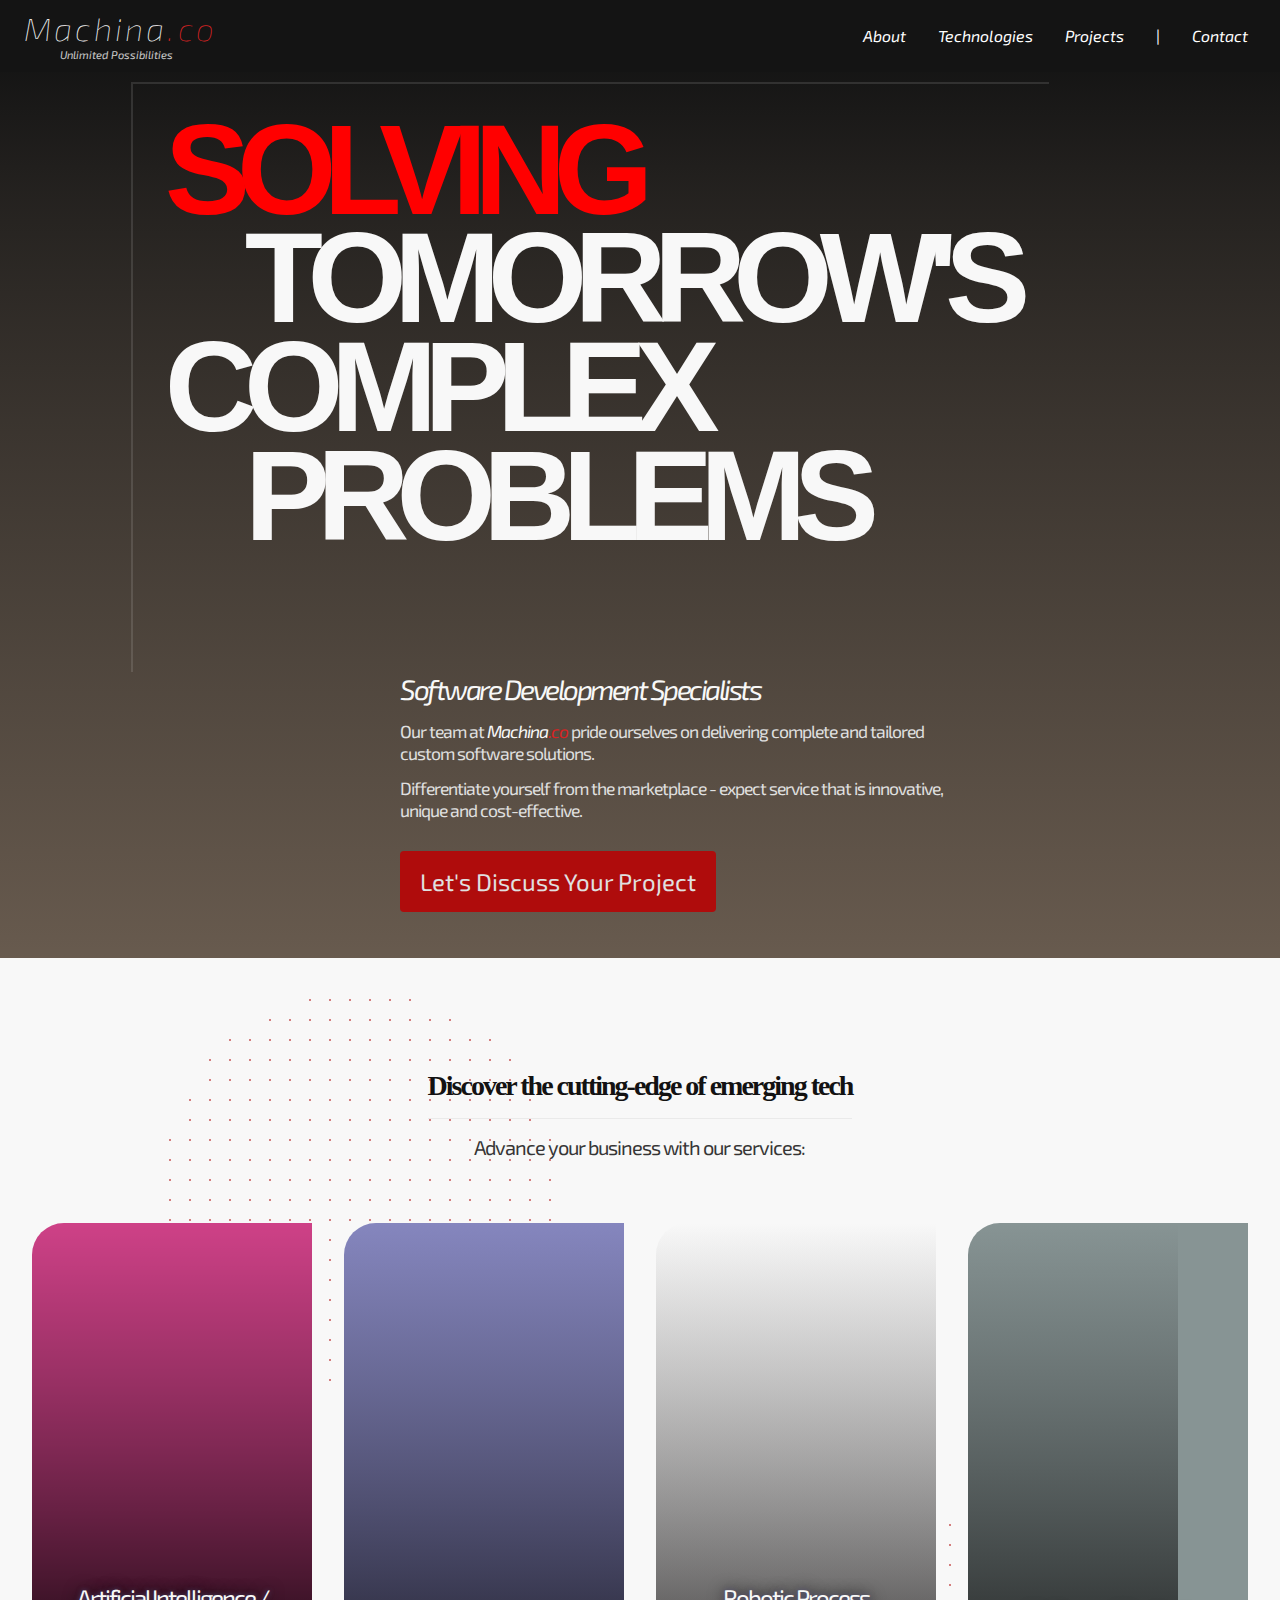
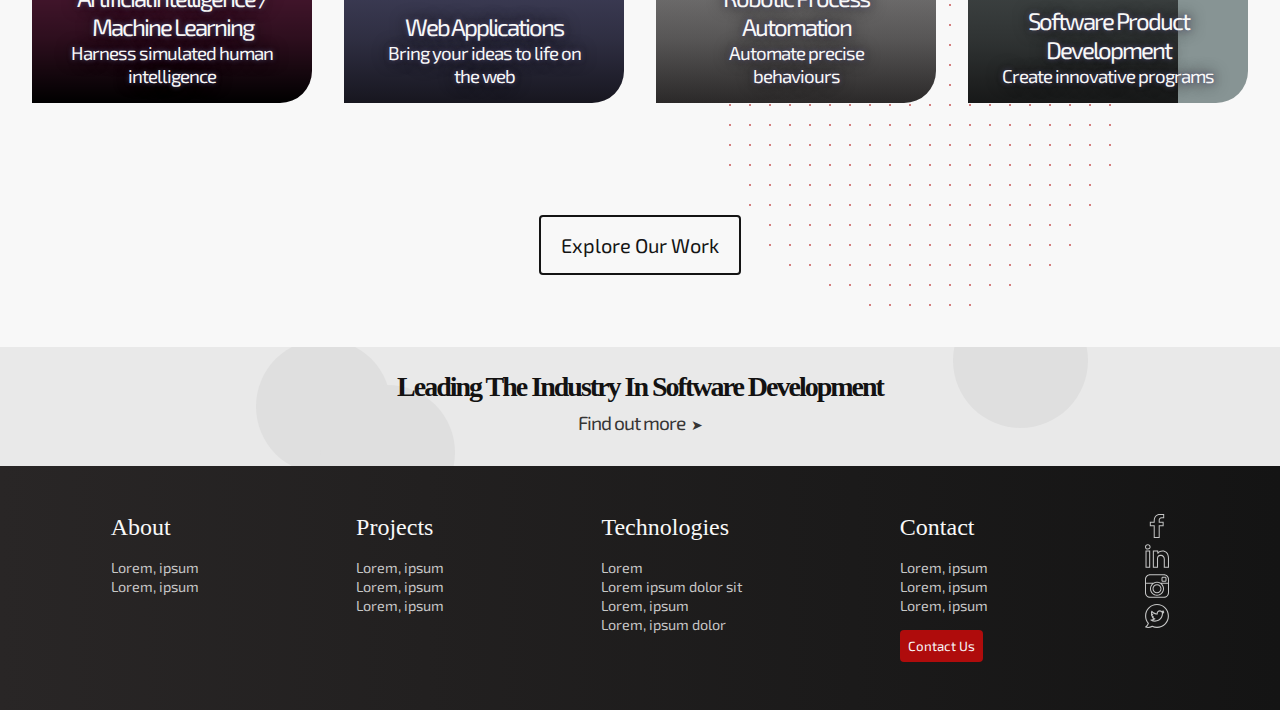
==== commit 35ff59eb: "Tidy Up SCSS Code" ====
--- a/index.html
+++ b/index.html
@@ -13,7 +13,7 @@
     <link href="https://fonts.googleapis.com/css2?family=Anton&family=Exo+2&display=swap" rel="stylesheet">
     <title>Machina.co | Software Development Specialists</title>
 
-    <script defer src="scripts.js"></script>
+    <script defer src="./scripts/scripts.js"></script>
 </head>
 
 <body>
--- a/styles/styles.css
+++ b/styles/styles.css
@@ -1,7 +1,10 @@
 @charset "UTF-8";
-/* SCSS Imports */ /* Fonts */
+/* Fonts */
 /* Colors */
 /* Mixins */
+/* Single line truncate */
+/* Multi line truncate */
+/* SCSS Imports */
 /* Global CSS styles */
 :root {
   font-size: 1rem;
@@ -19,59 +22,9 @@
   font-family: "Exo 2", sans-serif;
 }
 
-.text-center {
-  text-align: center !important;
-}
-
-.hidden {
-  display: none !important;
-}
-
-/* Single line truncate */
-.truncate {
-  width: 250px;
-  white-space: nowrap;
-  overflow: hidden;
-  text-overflow: ellipsis;
-}
-
-/* Multi line truncate */
-.multi-truncate {
-  line-height: 2rem;
-  max-height: 4rem;
-  -webkit-box-orient: vertical;
-  display: block;
-  display: -webkit-box;
-  overflow: hidden !important;
-  text-overflow: ellipsis;
-  -webkit-line-clamp: 2;
-}
-
 img {
   max-width: 100%;
   max-height: 100%;
-}
-
-/* ---- Styles ---- */
-*::-webkit-scrollbar {
-  width: 0.9rem;
-}
-
-*::-webkit-scrollbar-thumb {
-  background-color: rgb(224, 224, 224);
-}
-
-*::-webkit-scrollbar-track {
-  background-color: rgb(20, 20, 20);
-}
-
-body {
-  background-color: rgb(248, 248, 248);
-  overflow-x: hidden;
-}
-
-#this {
-  text-decoration: underline;
 }
 
 .dots {
@@ -85,6 +38,28 @@
   background-color: rgb(223, 223, 223);
   border-radius: 50%;
   display: inline-block;
+}
+
+/* ---- Styles ---- */
+*::-webkit-scrollbar {
+  width: 0.9rem;
+}
+
+*::-webkit-scrollbar-thumb {
+  background-color: rgb(224, 224, 224);
+}
+
+*::-webkit-scrollbar-track {
+  background-color: rgb(20, 20, 20);
+}
+
+body {
+  background-color: rgb(248, 248, 248);
+  overflow-x: hidden;
+}
+
+#this {
+  text-decoration: underline;
 }
 
 .hero__topbar {
@@ -279,12 +254,10 @@
   filter: invert(100%) sepia(0%) saturate(7500%) hue-rotate(293deg) brightness(109%) contrast(101%);
 }
 
-/* SCSS Imports */ /* Fonts */
-/* Colors */
-/* Mixins */
+/* SCSS Imports */
 .hero__landing-image-wrapper {
   display: flex;
-  background-image: url("../images/face.jpg");
+  background-image: url("../images/services/face.jpg");
   background-color: rgba(114, 99, 84, 0.973);
   background-blend-mode: luminosity;
   background-size: cover;
@@ -469,7 +442,6 @@
   flex-direction: column;
   align-items: center;
   padding: 1rem 5vw;
-  border-bottom: 1px solid rgba(128, 128, 128, 0.11);
   margin: 3rem 0;
 }
 .main__landing-header h1 {
@@ -477,12 +449,15 @@
   font-size: 1.75rem;
   color: rgb(19, 18, 18);
   font-family: Cambria, Cochin, Georgia, Times, "Times New Roman", serif, sans-serif;
+  border-bottom: 1px solid rgba(128, 128, 128, 0.11);
+  padding-bottom: 1rem;
 }
 .main__landing-header h2 {
   font-size: 1.25rem;
   font-weight: normal;
   color: rgb(54, 53, 53);
   letter-spacing: -1px;
+  margin-top: 1rem;
 }
 @media screen and (max-width: 630px) {
   .main__landing-header {
@@ -546,25 +521,25 @@
   box-shadow: 0px 0px 2rem rgb(216, 170, 170);
 }
 .main__landing-services-card.web {
-  background-image: url("../images/web.jpg"), linear-gradient(to top, rgb(22, 21, 21), 40%, transparent);
+  background-image: url("../images/services/web.jpg"), linear-gradient(to top, rgb(22, 21, 21), 40%, transparent);
   background-blend-mode: hard-light;
   background-color: rgb(133, 134, 190);
   background-position: center;
 }
 .main__landing-services-card.soft {
-  background-image: url("../images/data.jpg"), linear-gradient(to top, rgb(22, 21, 21), 40%, transparent);
+  background-image: url("../images/services/data.jpg"), linear-gradient(to top, rgb(22, 21, 21), 40%, transparent);
   background-color: rgb(135, 148, 148);
   background-blend-mode: hard-light;
   background-position: -70px;
 }
 .main__landing-services-card.ai {
-  background-image: url("../images/arm.jpg"), linear-gradient(to top, rgb(0, 0, 0), 40%, transparent);
+  background-image: url("../images/services/arm.jpg"), linear-gradient(to top, rgb(0, 0, 0), 40%, transparent);
   background-color: rgb(206, 65, 135);
   background-blend-mode: hard-light;
   background-position: center;
 }
 .main__landing-services-card.rpa {
-  background-image: url("../images/ai.jpg"), linear-gradient(to top, rgb(22, 21, 21), 40%, transparent);
+  background-image: url("../images/services/ai.jpg"), linear-gradient(to top, rgb(22, 21, 21), 40%, transparent);
   background-blend-mode: hard-light;
 }
 .main__landing-services-btn {
@@ -667,13 +642,10 @@
   top: -6vh;
 }
 
-/* Fonts */
-/* Colors */
-/* Mixins */
 .hero__about-section-container {
   padding-top: 3.6rem;
   background-color: rgb(248, 248, 248);
-  background-image: url("../images/meeting.jpg"), linear-gradient(to top, rgba(27, 27, 26, 0.788), 80%, rgb(100, 50, 21));
+  background-image: url("../images/services/meeting.jpg"), linear-gradient(to top, rgba(27, 27, 26, 0.788), 80%, rgb(100, 50, 21));
   background-blend-mode: multiply;
   background-position: center;
   background-repeat: no-repeat;
@@ -861,9 +833,6 @@
   width: 100%;
 }
 
-/* Fonts */
-/* Colors */
-/* Mixins */
 .main.--tech {
   display: flex;
   flex-direction: column;
@@ -1053,9 +1022,6 @@
   top: -5rem;
 }
 
-/* Fonts */
-/* Colors */
-/* Mixins */
 .main.--projects {
   padding: 3.6rem 4rem 0;
   display: flex;
@@ -1180,9 +1146,6 @@
   left: 2.2px;
 }
 
-/* Fonts */
-/* Colors */
-/* Mixins */
 .main.--contact {
   padding-top: 3.6rem;
 }
